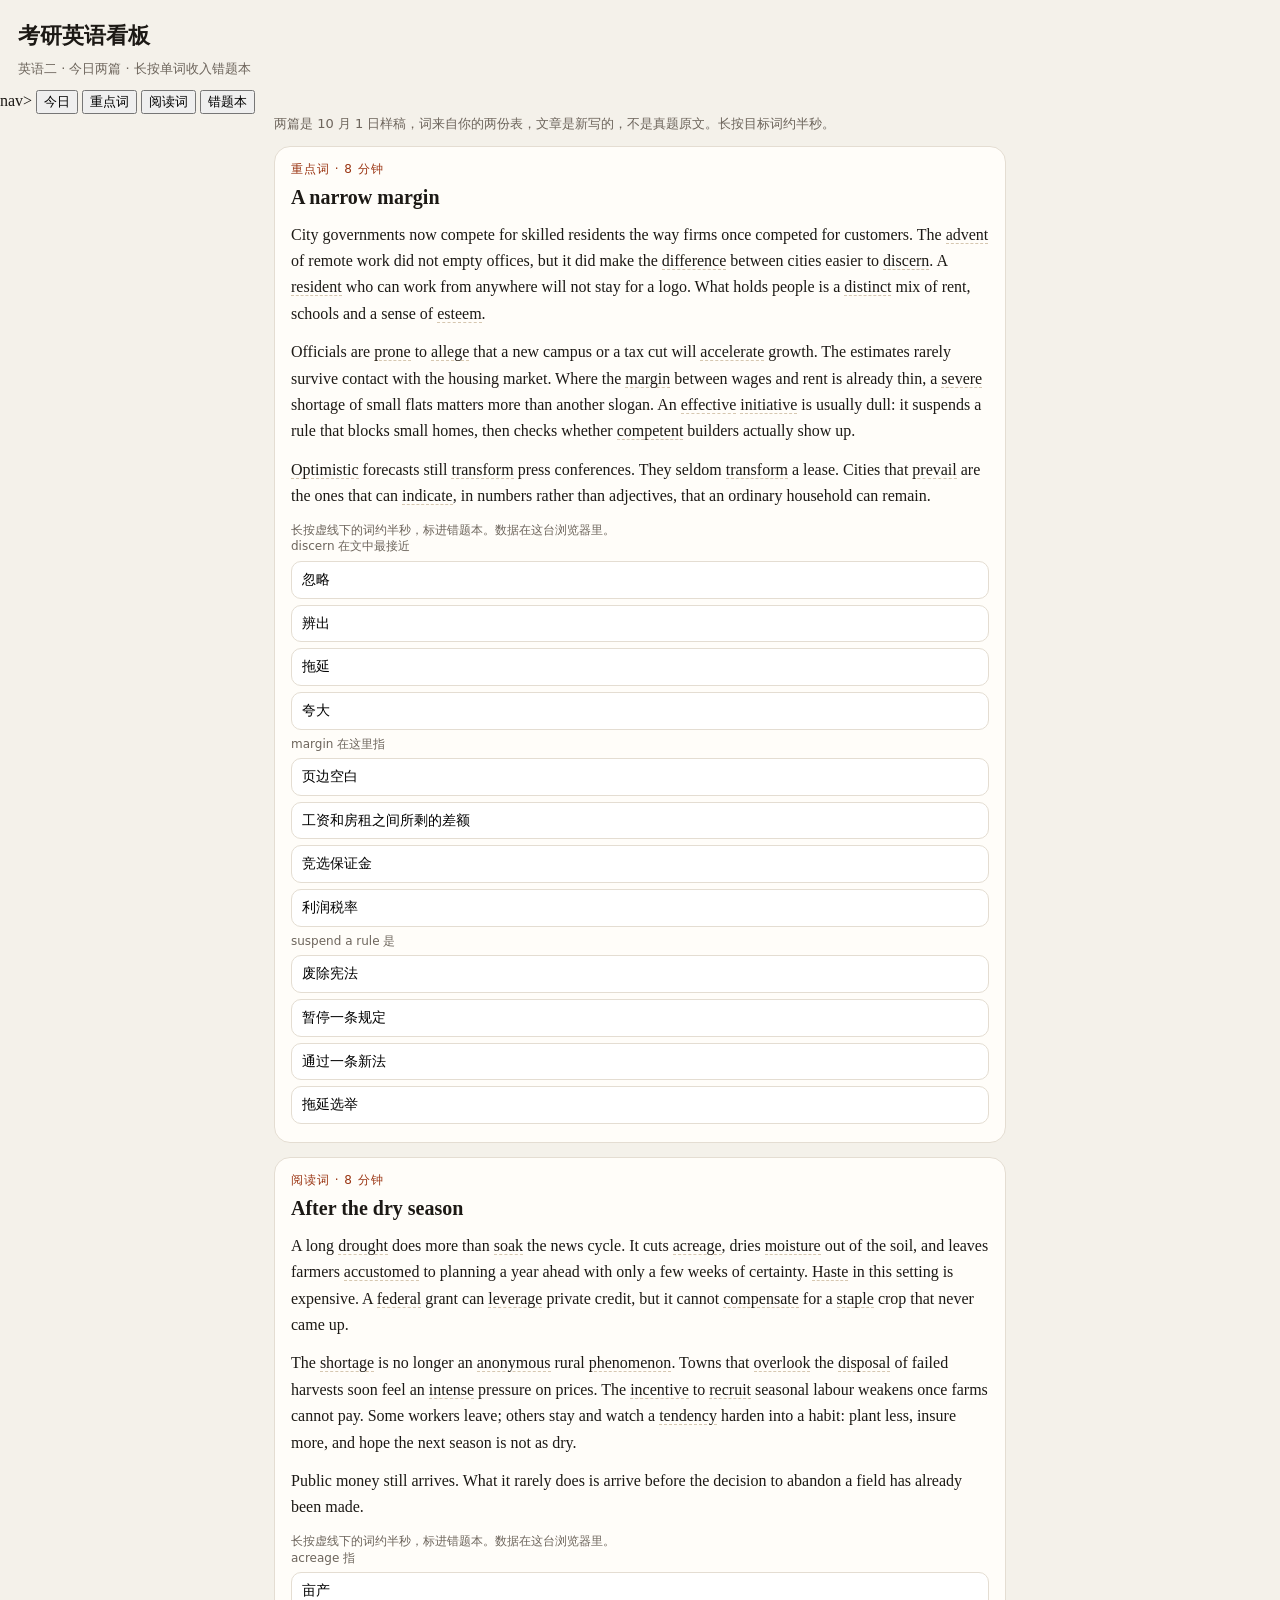
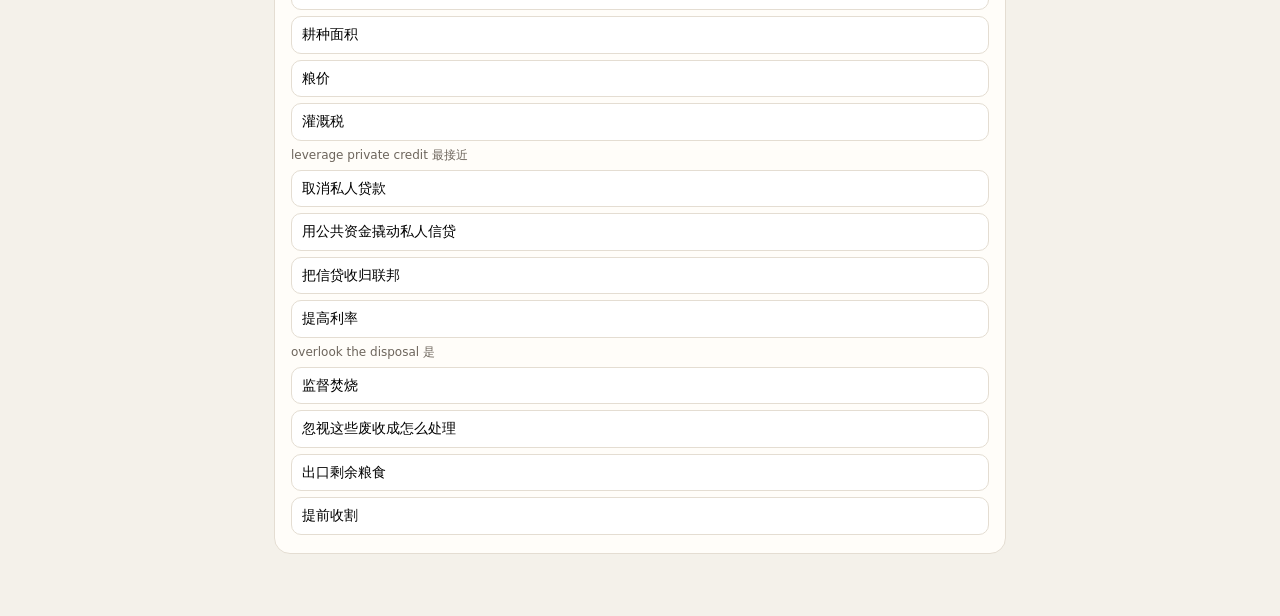
==== kaoyan-english/index.html @ 3e66f191 "Add kaoyan English dashboard page" ====
<!DOCTYPE html>
<html lang="zh-CN">
<head>
<meta charset="utf-8">
<meta name="viewport" content="width=device-width, initial-scale=1, viewport-fit=cover">
<meta name="apple-mobile-web-app-capable" content="yes">
<title>考研英语看板</title>
<style>
  :root { color-scheme: light; --bg:#f4f1ea; --ink:#1c1915; --muted:#6d655c; --line:#e4ddd2; --card:#fffdf9; --accent:#9a3412; --mark:#fde68a; --ok:#3f6212; }
  * { box-sizing: border-box; }
  body { margin:0; font:16px/1.65 "Iowan Old Style", Palatino, "Songti SC", serif; background:var(--bg); color:var(--ink); }
  header { padding:18px 18px 8px; }
  h1 { font-size:22px; margin:0 0 4px; }
  .sub { color:var(--muted); font-size:13px; font-family: ui-sans-serif, system-ui, sans-serif; }
  nav { display:flex; gap:6px; padding:8px 14px 12px; overflow:auto; position:sticky; top:0; background:rgba(244,241,234,.94); z-index:3; }
  nav button { border:1px solid var(--line); background:var(--card); border-radius:999px; padding:7px 12px; font:13px/1 ui-sans-serif, system-ui, sans-serif; }
  nav button.on { background:var(--ink); color:#fff; border-color:var(--ink); }
  main { padding:0 14px 48px; max-width:760px; margin:0 auto; }
  article { background:var(--card); border:1px solid var(--line); border-radius:16px; padding:16px 16px 12px; margin:0 0 14px; }
  .kicker { font:12px/1 ui-sans-serif, system-ui, sans-serif; letter-spacing:.08em; text-transform:uppercase; color:var(--accent); }
  h2 { font-size:20px; margin:6px 0 8px; }
  p { margin:0 0 12px; }
  .w { cursor:pointer; -webkit-touch-callout:none; user-select:none; }
  .w.hit { background:var(--mark); border-radius:3px; }
  .w.tgt { border-bottom:1px dashed #d6c7b0; }
  .meta { font:12px/1.4 ui-sans-serif, system-ui, sans-serif; color:var(--muted); }
  .quiz button { display:block; width:100%; text-align:left; margin:6px 0; padding:8px 10px; border-radius:10px; border:1px solid var(--line); background:#fff; font:14px/1.4 ui-sans-serif, system-ui, sans-serif; }
  .quiz button.good { border-color:var(--ok); background:#f3f7ea; }
  .quiz button.bad { border-color:var(--accent); background:#fdf2ee; }
  .row { display:flex; justify-content:space-between; gap:10px; background:var(--card); border:1px solid var(--line); border-radius:12px; padding:10px 12px; margin:0 0 6px; font-family: ui-sans-serif, system-ui, sans-serif; }
  input[type=search] { width:100%; border:1px solid var(--line); border-radius:12px; padding:10px 12px; margin:0 0 10px; font:15px/1 ui-sans-serif, system-ui, sans-serif; }
  .bar { display:flex; gap:8px; margin:8px 0 12px; }
  .bar button { border:1px solid var(--line); background:#fff; border-radius:10px; padding:8px 10px; font:13px/1 ui-sans-serif, system-ui, sans-serif; }
  .toast { position:fixed; left:50%; bottom:22px; transform:translateX(-50%); background:var(--ink); color:#fff; padding:8px 12px; border-radius:999px; display:none; font:13px/1 ui-sans-serif, system-ui, sans-serif; }
  .note { font:13px/1.5 ui-sans-serif, system-ui, sans-serif; color:var(--muted); }
</style>
</head>
<body>
<header><h1>考研英语看板</h1><div class="sub">英语二 · 今日两篇 · 长按单词收入错题本</div></header>
nav>
  <button class="on" data-tab="today">今日</button>
  <button data-tab="key">重点词</button>
  <button data-tab="reading">阅读词</button>
  <button data-tab="wrong">错题本</button>
</nav>
<main id="app"></main>
<div class="toast" id="toast"></div>
<script>
let DATA = {key:[], reading:[], articles:[]};
async function load(){
  const get = async (url) => { try { const r = await fetch(url); if (!r.ok) return []; return r.json(); } catch(e){ return []; } };
  const [a,k0,k1,k2,r] = await Promise.all(["data/articles.json","data/key-0.json","data/key-1.json","data/key-2.json","data/reading.json"].map(get));
  DATA = {articles: a||[], key:[...(k0||[]),...(k1||[]),...(k2||[])], reading:r||[]};
  show("today");
}
const KEY = "kaoyan-en-wrong-v1";
const state = JSON.parse(localStorage.getItem(KEY) || '{"wrong":{}}');
function save(){ localStorage.setItem(KEY, JSON.stringify(state)); }
function toast(t){ const el=document.getElementById("toast"); el.textContent=t; el.style.display="block"; clearTimeout(toast._t); toast._t=setTimeout(()=>el.style.display="none", 1400); }
function mark(word, source){
  const cur = state.wrong[word] || {word, count:0, source, first: new Date().toISOString()};
  cur.count += 1; cur.source = cur.source || source; cur.last = new Date().toISOString();
  state.wrong[word] = cur; save(); toast(word + " 已收入错题本 · " + cur.count);
  document.querySelectorAll('[data-w="'+word+'"]').forEach(n => n.classList.add("hit"));
}
function bindWords(root){
  root.querySelectorAll(".w").forEach(el => {
    const word = el.dataset.w; let timer = null;
    el.addEventListener("contextmenu", (e) => { e.preventDefault(); mark(word, el.dataset.src); });
    el.addEventListener("touchstart", () => { timer = setTimeout(() => mark(word, el.dataset.src), 460); }, {passive:true});
    el.addEventListener("touchend", () => clearTimeout(timer));
    el.addEventListener("touchmove", () => clearTimeout(timer));
    if (state.wrong[word]) el.classList.add("hit");
  });
}
function renderPassage(a){
  const targets = new Set(a.targets);
  const html = a.paragraphs.map(p => "<p>"+p.split(/(\b[A-Za-z][A-Za-z'\-]+\b)/).map(tok => {
    const low = tok.toLowerCase();
    if (targets.has(low)) return '<span class="w tgt" data-w="'+low+'" data-src="'+a.track+'">'+tok+'</span>';
    return tok;
  }).join("")+"</p>").join("");
  const quiz = a.quiz.map((q,i) => '<div class="quiz" data-qi="'+i+'"><div class="meta">'+q.q+'</div>'+q.options.map((op,j)=>'<button data-j="'+j+'">'+op+'</button>').join("")+"</div>").join("");
  return '<article><div class="kicker">'+a.track+' · '+a.minutes+' 分钟</div><h2>'+a.title+'</h2>'+html+'<div class="meta">长按虚线下的词约半秒，标进错题本。数据在这台浏览器里。</div>'+quiz+'</article>';
}
function wordRows(list, q){
  q = (q||"").trim().toLowerCase();
  const rows = list.filter(x => !q || x.w.includes(q)).slice(0, 250);
  return '<div class="list">'+rows.map(x => '<div class="row"><b class="w" data-w="'+x.w+'" data-src="词库">'+x.w+'</b><span class="meta">机读横线 '+x.m+(x.s? " · "+x.s:"")+'</span></div>').join("")+'</div>';
}
function renderWrong(){
  const items = Object.values(state.wrong).sort((a,b)=>b.count-a.count);
  if (!items.length) return '<p class="note">还没有标错。在今日文章里长按一个词。</p>';
  return '<div class="list">'+items.map(x => '<div class="row"><b>'+x.word+'</b><span class="meta">'+(x.source||"")+' · '+x.count+' 次</span></div>').join("")+'</div>';
}
function show(tab){
  document.querySelectorAll("nav button").forEach(b => b.classList.toggle("on", b.dataset.tab===tab));
  const app = document.getElementById("app");
  if (tab==="today"){
    app.innerHTML = '<p class="note">两篇是 10 月 1 日样稿，词来自你的两份表，文章是新写的，不是真题原文。长按目标词约半秒。</p>'+DATA.articles.map(renderPassage).join("");
  } else if (tab==="key"){
    app.innerHTML = '<p class="note">重点词 '+DATA.key.length+'。机读横线不是手写错次原值。</p><input type="search" placeholder="筛单词" id="q">'+wordRows(DATA.key, "");
  } else if (tab==="reading"){
    app.innerHTML = '<p class="note">阅读词可用 '+DATA.reading.length+'。2020 Text 3/4 和 2021 手写页没稳定抽出。</p><input type="search" placeholder="筛单词" id="q">'+wordRows(DATA.reading, "");
  } else {
    app.innerHTML = '<div class="bar"><button id="exp">导出错题本</button><button id="clr">清空本机错题</button></div>'+renderWrong();
  }
  bindWords(app);
  const q = document.getElementById("q");
  if (q) q.addEventListener("input", () => {
    const list = tab==="key" ? DATA.key : DATA.reading;
    app.querySelector(".list").outerHTML = wordRows(list, q.value);
    bindWords(app);
  });
  app.querySelectorAll(".quiz button").forEach(btn => btn.addEventListener("click", () => {
    const box = btn.parentElement;
    const qi = +box.dataset.qi;
    const article = DATA.articles.find(a => box.closest("article").querySelector("h2").textContent === a.title);
    const right = article.quiz[qi].a;
    box.querySelectorAll("button").forEach((b,j) => b.classList.add(j===right?"good":(+b.dataset.j===+btn.dataset.j?"bad":"")));
  }));
  const exp = document.getElementById("exp");
  if (exp) exp.onclick = () => {
    const blob = new Blob([JSON.stringify(state, null, 2)], {type:"application/json"});
    const a = document.createElement("a"); a.href = URL.createObjectURL(blob); a.download = "wrongbook.json"; a.click();
  };
  const clr = document.getElementById("clr");
  if (clr) clr.onclick = () => { if (confirm("清空这台手机上的错题本？")) { state.wrong = {}; save(); show("wrong"); } };
}
document.querySelectorAll("nav button").forEach(b => b.onclick = () => show(b.dataset.tab));
load();
</script>
</body>
</html>
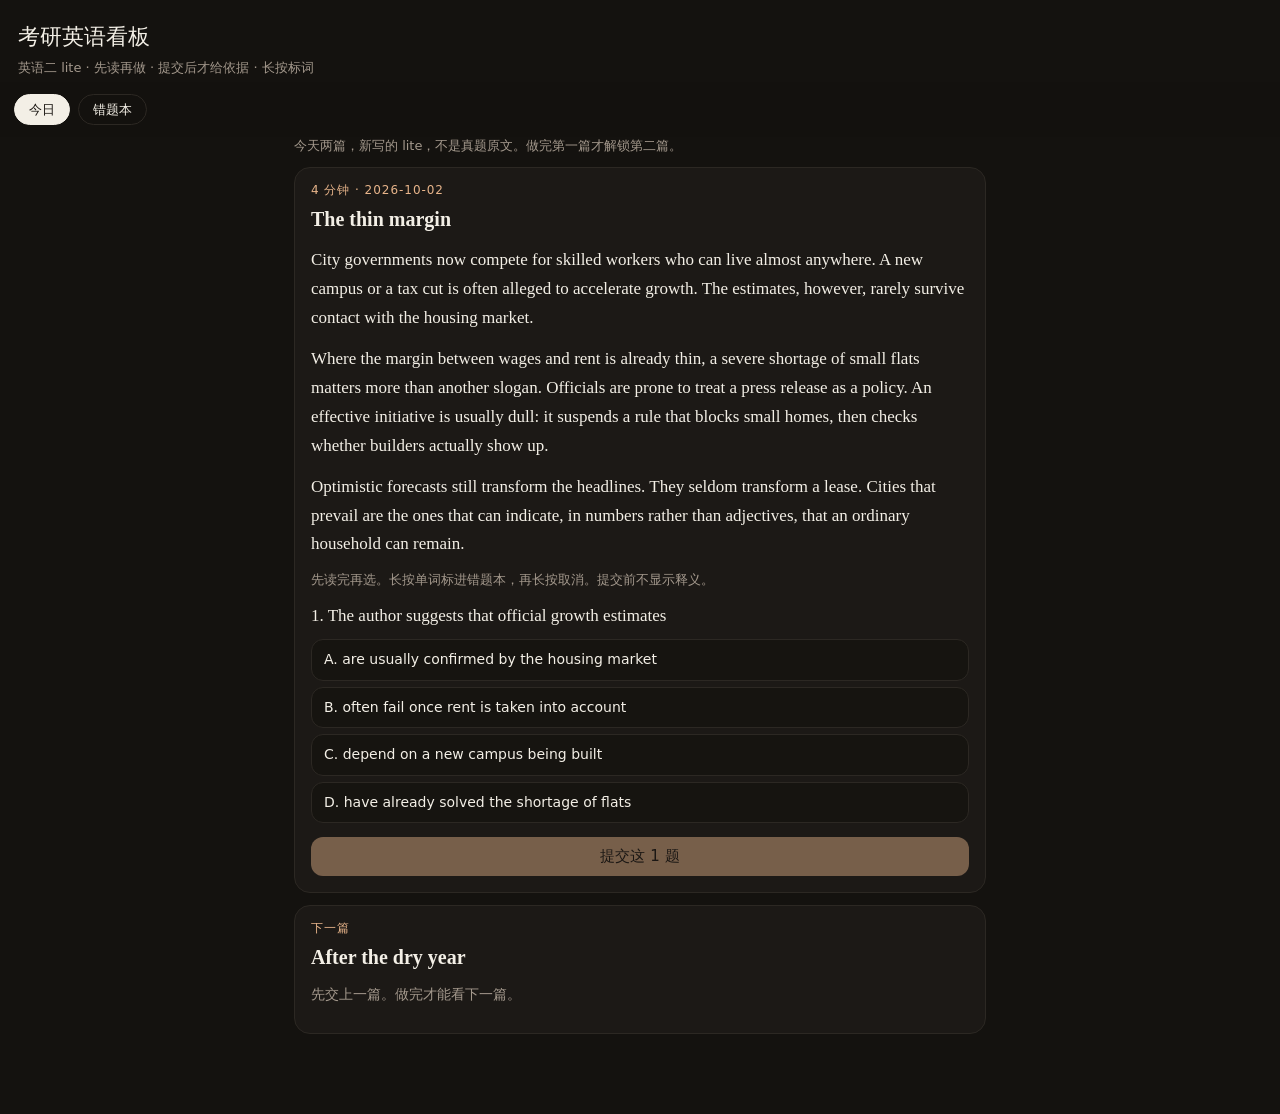
==== commit 4cf25c3c: "看板交互：先读再做，提交后给依据，长按标词" ====
--- a/kaoyan-english/index.html
+++ b/kaoyan-english/index.html
@@ -4,131 +4,214 @@
 <meta charset="utf-8">
 <meta name="viewport" content="width=device-width, initial-scale=1, viewport-fit=cover">
 <meta name="apple-mobile-web-app-capable" content="yes">
+<meta name="theme-color" content="#14120f">
 <title>考研英语看板</title>
 <style>
-  :root { color-scheme: light; --bg:#f4f1ea; --ink:#1c1915; --muted:#6d655c; --line:#e4ddd2; --card:#fffdf9; --accent:#9a3412; --mark:#fde68a; --ok:#3f6212; }
+  :root {
+    color-scheme: dark;
+    --bg:#14120f; --ink:#f3efe6; --muted:#a3988c; --line:#2c2823;
+    --card:#1c1916; --accent:#e7b48a; --mark:#6b5428; --ok:#b7c7a1; --bad:#d7a394;
+  }
   * { box-sizing: border-box; }
-  body { margin:0; font:16px/1.65 "Iowan Old Style", Palatino, "Songti SC", serif; background:var(--bg); color:var(--ink); }
-  header { padding:18px 18px 8px; }
-  h1 { font-size:22px; margin:0 0 4px; }
-  .sub { color:var(--muted); font-size:13px; font-family: ui-sans-serif, system-ui, sans-serif; }
-  nav { display:flex; gap:6px; padding:8px 14px 12px; overflow:auto; position:sticky; top:0; background:rgba(244,241,234,.94); z-index:3; }
-  nav button { border:1px solid var(--line); background:var(--card); border-radius:999px; padding:7px 12px; font:13px/1 ui-sans-serif, system-ui, sans-serif; }
-  nav button.on { background:var(--ink); color:#fff; border-color:var(--ink); }
-  main { padding:0 14px 48px; max-width:760px; margin:0 auto; }
-  article { background:var(--card); border:1px solid var(--line); border-radius:16px; padding:16px 16px 12px; margin:0 0 14px; }
+  html, body { margin:0; background:var(--bg); color:var(--ink); }
+  body { font:17px/1.7 "Iowan Old Style", Palatino, "Songti SC", serif; padding-bottom:28px; }
+  header { padding:18px 18px 4px; }
+  h1 { font-size:22px; margin:0; font-weight:560; }
+  .sub { margin-top:4px; color:var(--muted); font:13px/1.4 ui-sans-serif, system-ui, sans-serif; }
+  nav { display:flex; gap:8px; padding:12px 14px; position:sticky; top:0; background:rgba(20,18,15,.92); backdrop-filter:blur(10px); z-index:4; }
+  nav button { border:1px solid var(--line); background:transparent; color:var(--ink); border-radius:999px; padding:8px 14px; font:13px/1 ui-sans-serif, system-ui, sans-serif; }
+  nav button.on { background:var(--ink); color:#1a1612; border-color:var(--ink); }
+  main { padding:0 14px 40px; max-width:720px; margin:0 auto; }
+  article, .panel { background:var(--card); border:1px solid var(--line); border-radius:16px; padding:16px; margin:0 0 12px; }
   .kicker { font:12px/1 ui-sans-serif, system-ui, sans-serif; letter-spacing:.08em; text-transform:uppercase; color:var(--accent); }
-  h2 { font-size:20px; margin:6px 0 8px; }
+  h2 { font-size:20px; margin:6px 0 10px; font-weight:560; }
   p { margin:0 0 12px; }
-  .w { cursor:pointer; -webkit-touch-callout:none; user-select:none; }
-  .w.hit { background:var(--mark); border-radius:3px; }
-  .w.tgt { border-bottom:1px dashed #d6c7b0; }
-  .meta { font:12px/1.4 ui-sans-serif, system-ui, sans-serif; color:var(--muted); }
-  .quiz button { display:block; width:100%; text-align:left; margin:6px 0; padding:8px 10px; border-radius:10px; border:1px solid var(--line); background:#fff; font:14px/1.4 ui-sans-serif, system-ui, sans-serif; }
-  .quiz button.good { border-color:var(--ok); background:#f3f7ea; }
-  .quiz button.bad { border-color:var(--accent); background:#fdf2ee; }
-  .row { display:flex; justify-content:space-between; gap:10px; background:var(--card); border:1px solid var(--line); border-radius:12px; padding:10px 12px; margin:0 0 6px; font-family: ui-sans-serif, system-ui, sans-serif; }
-  input[type=search] { width:100%; border:1px solid var(--line); border-radius:12px; padding:10px 12px; margin:0 0 10px; font:15px/1 ui-sans-serif, system-ui, sans-serif; }
-  .bar { display:flex; gap:8px; margin:8px 0 12px; }
-  .bar button { border:1px solid var(--line); background:#fff; border-radius:10px; padding:8px 10px; font:13px/1 ui-sans-serif, system-ui, sans-serif; }
-  .toast { position:fixed; left:50%; bottom:22px; transform:translateX(-50%); background:var(--ink); color:#fff; padding:8px 12px; border-radius:999px; display:none; font:13px/1 ui-sans-serif, system-ui, sans-serif; }
-  .note { font:13px/1.5 ui-sans-serif, system-ui, sans-serif; color:var(--muted); }
+  .w { border-radius:3px; -webkit-touch-callout:none; user-select:none; }
+  .w.hit { background:var(--mark); box-shadow:inset 0 -1px 0 var(--accent); }
+  .w.press { background:#3a3228; }
+  .meta, .note, .why, .gloss { font:13px/1.45 ui-sans-serif, system-ui, sans-serif; color:var(--muted); }
+  .note { margin:0 0 12px; }
+  .quiz { margin-top:8px; }
+  .q { margin:0 0 8px; color:var(--ink); }
+  .opt { display:block; width:100%; text-align:left; margin:6px 0; padding:10px 12px; border-radius:12px; border:1px solid var(--line); background:#161410; color:var(--ink); font:14px/1.4 ui-sans-serif, system-ui, sans-serif; }
+  .opt.pick { border-color:var(--accent); }
+  .opt.good { border-color:var(--ok); background:#24291f; }
+  .opt.bad { border-color:var(--bad); background:#2a211e; }
+  .act { width:100%; margin-top:8px; border:0; border-radius:12px; padding:12px; background:var(--accent); color:#1a1612; font:15px/1 ui-sans-serif, system-ui, sans-serif; }
+  .act:disabled { opacity:.45; }
+  .why { margin-top:8px; color:var(--ok); }
+  .gloss { margin-top:6px; color:var(--accent); }
+  .lock { color:var(--muted); font:14px/1.5 ui-sans-serif, system-ui, sans-serif; }
+  .row { display:flex; justify-content:space-between; gap:10px; padding:10px 0; border-bottom:1px solid var(--line); font-family:ui-sans-serif, system-ui, sans-serif; }
+  .row b { font-weight:640; }
+  .bar { display:flex; gap:8px; margin:0 0 12px; }
+  .bar button { flex:1; border:1px solid var(--line); background:#161410; color:var(--ink); border-radius:10px; padding:10px; font:13px/1 ui-sans-serif, system-ui, sans-serif; }
+  .toast { position:fixed; left:50%; bottom:22px; transform:translateX(-50%); background:#f3efe6; color:#1a1612; padding:8px 12px; border-radius:999px; display:none; z-index:6; font:13px/1 ui-sans-serif, system-ui, sans-serif; }
 </style>
 </head>
 <body>
-<header><h1>考研英语看板</h1><div class="sub">英语二 · 今日两篇 · 长按单词收入错题本</div></header>
-nav>
+<header>
+  <h1>考研英语看板</h1>
+  <div class="sub">英语二 lite · 先读再做 · 提交后才给依据 · 长按标词</div>
+</header>
+<nav>
   <button class="on" data-tab="today">今日</button>
-  <button data-tab="key">重点词</button>
-  <button data-tab="reading">阅读词</button>
   <button data-tab="wrong">错题本</button>
 </nav>
 <main id="app"></main>
 <div class="toast" id="toast"></div>
 <script>
-let DATA = {key:[], reading:[], articles:[]};
-async function load(){
-  const get = async (url) => { try { const r = await fetch(url); if (!r.ok) return []; return r.json(); } catch(e){ return []; } };
-  const [a,k0,k1,k2,r] = await Promise.all(["data/articles.json","data/key-0.json","data/key-1.json","data/key-2.json","data/reading.json"].map(get));
-  DATA = {articles: a||[], key:[...(k0||[]),...(k1||[]),...(k2||[])], reading:r||[]};
-  show("today");
-}
-const KEY = "kaoyan-en-wrong-v1";
-const state = JSON.parse(localStorage.getItem(KEY) || '{"wrong":{}}');
+const PACK = {
+  date: "2026-10-02",
+  passages: [
+    {
+      id: "p1",
+      title: "The thin margin",
+      minutes: 4,
+      paragraphs: [
+        "City governments now compete for skilled workers who can live almost anywhere. A new campus or a tax cut is often alleged to accelerate growth. The estimates, however, rarely survive contact with the housing market.",
+        "Where the margin between wages and rent is already thin, a severe shortage of small flats matters more than another slogan. Officials are prone to treat a press release as a policy. An effective initiative is usually dull: it suspends a rule that blocks small homes, then checks whether builders actually show up.",
+        "Optimistic forecasts still transform the headlines. They seldom transform a lease. Cities that prevail are the ones that can indicate, in numbers rather than adjectives, that an ordinary household can remain."
+      ],
+      gloss: {alleged:"声称",estimates:"估计",however:"然而",margin:"差额、余地",severe:"严重的",shortage:"短缺",prone:"易于",initiative:"举措",suspends:"暂停",prevail:"占上风",indicate:"表明"},
+      quiz: [
+        {q:"The author suggests that official growth estimates", options:["are usually confirmed by the housing market","often fail once rent is taken into account","depend on a new campus being built","have already solved the shortage of flats"], a:1, why:"however 后面才是观点：估计一碰到房租就站不住。A 把转折说反了。"}
+      ]
+    },
+    {
+      id: "p2",
+      title: "After the dry year",
+      minutes: 5,
+      paragraphs: [
+        "A long drought does more than fill the news. It cuts acreage and leaves farmers with only a few weeks of certainty. Haste here is expensive. A federal grant can leverage private credit, but it cannot compensate for a staple crop that never came up.",
+        "The shortage is no longer a purely rural problem. Towns that overlook how failed harvests are handled soon feel the pressure on prices. The incentive to recruit seasonal labour weakens once farms cannot pay. Some workers leave. Others stay and plant less.",
+        "Public money still arrives. What it rarely does is arrive before the decision to abandon a field has already been made. The tendency, unless the grant comes earlier, is to insure more and grow less."
+      ],
+      gloss: {drought:"干旱",acreage:"耕地面积",haste:"仓促",federal:"联邦的",leverage:"撬动",compensate:"补偿",shortage:"短缺",overlook:"忽视",incentive:"激励",tendency:"倾向"},
+      quiz: [
+        {q:"A federal grant is described as", options:["a full substitute for a lost harvest","a way to draw in private credit, not a replacement for the crop","the reason farmers plant more acreage","a payment that always arrives before sowing"], a:1, why:"but 把「撬动私人信贷」和「替代绝收」切开。A 是 but 前面的误读。"},
+        {q:"The author's main warning is that", options:["seasonal workers prefer cities","aid often comes after farmers have already given up a field","droughts no longer affect prices","insurance has made farming risk-free"], a:1, why:"末段 rarely 才是结论。D 把 insure more 夸成没有风险。"}
+      ]
+    }
+  ]
+};
+const KEY = "kaoyan-en-board-v2";
+let state = JSON.parse(localStorage.getItem(KEY) || '{"wrong":{},"pick":{},"submitted":{}}');
 function save(){ localStorage.setItem(KEY, JSON.stringify(state)); }
-function toast(t){ const el=document.getElementById("toast"); el.textContent=t; el.style.display="block"; clearTimeout(toast._t); toast._t=setTimeout(()=>el.style.display="none", 1400); }
-function mark(word, source){
-  const cur = state.wrong[word] || {word, count:0, source, first: new Date().toISOString()};
-  cur.count += 1; cur.source = cur.source || source; cur.last = new Date().toISOString();
-  state.wrong[word] = cur; save(); toast(word + " 已收入错题本 · " + cur.count);
+function toast(t){ const el=document.getElementById("toast"); el.textContent=t; el.style.display="block"; clearTimeout(toast._t); toast._t=setTimeout(()=>el.style.display="none", 1200); }
+function sentenceOf(el){
+  const p = el.closest("p");
+  return p ? p.textContent.replace(/\s+/g," ").trim() : "";
+}
+function toggle(el){
+  const word = el.dataset.w;
+  if (state.wrong[word]) {
+    delete state.wrong[word];
+    save();
+    document.querySelectorAll('[data-w="'+word+'"]').forEach(n => n.classList.remove("hit"));
+    toast(word + " 已取消");
+    return;
+  }
+  state.wrong[word] = {word, count:1, sentence:sentenceOf(el), title:el.dataset.title||"", last:new Date().toISOString()};
+  save();
   document.querySelectorAll('[data-w="'+word+'"]').forEach(n => n.classList.add("hit"));
+  toast(word + " 已收入错题本");
 }
 function bindWords(root){
   root.querySelectorAll(".w").forEach(el => {
-    const word = el.dataset.w; let timer = null;
-    el.addEventListener("contextmenu", (e) => { e.preventDefault(); mark(word, el.dataset.src); });
-    el.addEventListener("touchstart", () => { timer = setTimeout(() => mark(word, el.dataset.src), 460); }, {passive:true});
-    el.addEventListener("touchend", () => clearTimeout(timer));
-    el.addEventListener("touchmove", () => clearTimeout(timer));
-    if (state.wrong[word]) el.classList.add("hit");
+    if (state.wrong[el.dataset.w]) el.classList.add("hit");
+    let timer = null, fired = false;
+    const start = (e) => { fired = false; el.classList.add("press"); timer = setTimeout(() => { fired = true; toggle(el); }, 450); };
+    const end = (e) => { clearTimeout(timer); el.classList.remove("press"); if (fired) e.preventDefault(); };
+    el.addEventListener("contextmenu", e => { e.preventDefault(); if (!fired) toggle(el); });
+    el.addEventListener("touchstart", start, {passive:true});
+    el.addEventListener("touchend", end);
+    el.addEventListener("touchmove", () => { clearTimeout(timer); el.classList.remove("press"); });
+    el.addEventListener("mousedown", start);
+    el.addEventListener("mouseup", end);
+    el.addEventListener("mouseleave", () => { clearTimeout(timer); el.classList.remove("press"); });
+    el.addEventListener("click", () => {
+      if (!state.submitted[el.dataset.pid]) return;
+      const g = el.dataset.g;
+      const box = el.closest("article").querySelector(".gloss");
+      if (box && g) box.textContent = el.dataset.w + " · " + g;
+    });
   });
 }
-function renderPassage(a){
-  const targets = new Set(a.targets);
-  const html = a.paragraphs.map(p => "<p>"+p.split(/(\b[A-Za-z][A-Za-z'\-]+\b)/).map(tok => {
+function wrap(text, p, title){
+  const gloss = p.gloss || {};
+  return text.split(/(\b[A-Za-z][A-Za-z'\-]+\b)/).map(tok => {
+    if (!/^[A-Za-z]/.test(tok)) return tok;
     const low = tok.toLowerCase();
-    if (targets.has(low)) return '<span class="w tgt" data-w="'+low+'" data-src="'+a.track+'">'+tok+'</span>';
-    return tok;
-  }).join("")+"</p>").join("");
-  const quiz = a.quiz.map((q,i) => '<div class="quiz" data-qi="'+i+'"><div class="meta">'+q.q+'</div>'+q.options.map((op,j)=>'<button data-j="'+j+'">'+op+'</button>').join("")+"</div>").join("");
-  return '<article><div class="kicker">'+a.track+' · '+a.minutes+' 分钟</div><h2>'+a.title+'</h2>'+html+'<div class="meta">长按虚线下的词约半秒，标进错题本。数据在这台浏览器里。</div>'+quiz+'</article>';
-}
-function wordRows(list, q){
-  q = (q||"").trim().toLowerCase();
-  const rows = list.filter(x => !q || x.w.includes(q)).slice(0, 250);
-  return '<div class="list">'+rows.map(x => '<div class="row"><b class="w" data-w="'+x.w+'" data-src="词库">'+x.w+'</b><span class="meta">机读横线 '+x.m+(x.s? " · "+x.s:"")+'</span></div>').join("")+'</div>';
-}
-function renderWrong(){
-  const items = Object.values(state.wrong).sort((a,b)=>b.count-a.count);
-  if (!items.length) return '<p class="note">还没有标错。在今日文章里长按一个词。</p>';
-  return '<div class="list">'+items.map(x => '<div class="row"><b>'+x.word+'</b><span class="meta">'+(x.source||"")+' · '+x.count+' 次</span></div>').join("")+'</div>';
+    const g = gloss[low] || "";
+    return `<span class="w" data-w="${low}" data-g="${g}" data-pid="${p.id}" data-title="${title}">${tok}</span>`;
+  }).join("");
+}
+function renderPassage(p, locked){
+  if (locked) return `<article><div class="kicker">下一篇</div><h2>${p.title}</h2><p class="lock">先交上一篇。做完才能看下一篇。</p></article>`;
+  const done = !!state.submitted[p.id];
+  const body = p.paragraphs.map(t => "<p>"+wrap(t, p, p.title)+"</p>").join("");
+  const quiz = p.quiz.map((q,i) => {
+    const pick = state.pick[p.id+"-"+i];
+    const opts = q.options.map((op,j) => {
+      let cls = "opt";
+      if (!done && pick===j) cls += " pick";
+      if (done && j===q.a) cls += " good";
+      if (done && pick===j && j!==q.a) cls += " bad";
+      return `<button class="${cls}" data-j="${j}" data-i="${i}" data-pid="${p.id}" ${done?"disabled":""}>${"ABCD"[j]}. ${op}</button>`;
+    }).join("");
+    const why = done ? `<div class="why">${q.why}</div>` : "";
+    return `<div class="quiz"><div class="q">${i+1}. ${q.q}</div>${opts}${why}</div>`;
+  }).join("");
+  const need = p.quiz.length;
+  const got = p.quiz.filter((_,i)=>state.pick[p.id+"-"+i]!==undefined).length;
+  return `<article data-pid="${p.id}"><div class="kicker">${p.minutes} 分钟 · ${PACK.date}</div><h2>${p.title}</h2>${body}<p class="meta">先读完再选。长按单词标进错题本，再长按取消。提交前不显示释义。</p><div class="gloss"></div>${quiz}${done?"":`<button class="act" id="go-${p.id}" ${got<need?"disabled":""}>提交这 ${need} 题</button>`}</article>`;
 }
 function show(tab){
   document.querySelectorAll("nav button").forEach(b => b.classList.toggle("on", b.dataset.tab===tab));
   const app = document.getElementById("app");
   if (tab==="today"){
-    app.innerHTML = '<p class="note">两篇是 10 月 1 日样稿，词来自你的两份表，文章是新写的，不是真题原文。长按目标词约半秒。</p>'+DATA.articles.map(renderPassage).join("");
-  } else if (tab==="key"){
-    app.innerHTML = '<p class="note">重点词 '+DATA.key.length+'。机读横线不是手写错次原值。</p><input type="search" placeholder="筛单词" id="q">'+wordRows(DATA.key, "");
-  } else if (tab==="reading"){
-    app.innerHTML = '<p class="note">阅读词可用 '+DATA.reading.length+'。2020 Text 3/4 和 2021 手写页没稳定抽出。</p><input type="search" placeholder="筛单词" id="q">'+wordRows(DATA.reading, "");
+    const p1done = !!state.submitted.p1;
+    app.innerHTML = `<p class="note">今天两篇，新写的 lite，不是真题原文。做完第一篇才解锁第二篇。</p>`+renderPassage(PACK.passages[0], false)+renderPassage(PACK.passages[1], !p1done);
   } else {
-    app.innerHTML = '<div class="bar"><button id="exp">导出错题本</button><button id="clr">清空本机错题</button></div>'+renderWrong();
+    const used = new Set();
+    PACK.passages.forEach(p => Object.keys(p.gloss).forEach(w => used.add(w)));
+    const items = Object.values(state.wrong).sort((a,b)=>b.count-a.count);
+    const rows = items.length ? items.map(x => `<div class="row"><div><b>${x.word}</b><div class="meta">${x.title||""} · ${used.has(x.word)?"已进过文章":"未进文章"} · ${x.count} 次</div><div class="meta">${x.sentence||""}</div></div></div>`).join("") : `<p class="note">还没有标。回今日，长按一个词。</p>`;
+    app.innerHTML = `<div class="bar"><button id="exp">导出 JSON</button><button id="imp">导入 JSON</button><button id="clr">清空</button></div><div class="panel">${rows}</div><input id="file" type="file" accept="application/json" hidden>`;
   }
   bindWords(app);
-  const q = document.getElementById("q");
-  if (q) q.addEventListener("input", () => {
-    const list = tab==="key" ? DATA.key : DATA.reading;
-    app.querySelector(".list").outerHTML = wordRows(list, q.value);
-    bindWords(app);
+  app.querySelectorAll(".opt").forEach(btn => btn.onclick = () => {
+    if (state.submitted[btn.dataset.pid]) return;
+    state.pick[btn.dataset.pid+"-"+btn.dataset.i] = +btn.dataset.j;
+    save();
+    show("today");
   });
-  app.querySelectorAll(".quiz button").forEach(btn => btn.addEventListener("click", () => {
-    const box = btn.parentElement;
-    const qi = +box.dataset.qi;
-    const article = DATA.articles.find(a => box.closest("article").querySelector("h2").textContent === a.title);
-    const right = article.quiz[qi].a;
-    box.querySelectorAll("button").forEach((b,j) => b.classList.add(j===right?"good":(+b.dataset.j===+btn.dataset.j?"bad":"")));
-  }));
+  PACK.passages.forEach(p => {
+    const go = document.getElementById("go-"+p.id);
+    if (!go) return;
+    go.onclick = () => { state.submitted[p.id] = new Date().toISOString(); save(); show("today"); };
+  });
   const exp = document.getElementById("exp");
   if (exp) exp.onclick = () => {
-    const blob = new Blob([JSON.stringify(state, null, 2)], {type:"application/json"});
-    const a = document.createElement("a"); a.href = URL.createObjectURL(blob); a.download = "wrongbook.json"; a.click();
+    const a = document.createElement("a");
+    a.href = URL.createObjectURL(new Blob([JSON.stringify(state,null,2)],{type:"application/json"}));
+    a.download = "wrongbook.json"; a.click();
+  };
+  const imp = document.getElementById("imp");
+  const file = document.getElementById("file");
+  if (imp) imp.onclick = () => file.click();
+  if (file) file.onchange = () => {
+    const f = file.files[0]; if (!f) return;
+    const r = new FileReader();
+    r.onload = () => { try { state = JSON.parse(r.result); save(); show("wrong"); toast("已导入"); } catch(e){ toast("文件不是错题本"); } };
+    r.readAsText(f);
   };
   const clr = document.getElementById("clr");
-  if (clr) clr.onclick = () => { if (confirm("清空这台手机上的错题本？")) { state.wrong = {}; save(); show("wrong"); } };
+  if (clr) clr.onclick = () => { if (confirm("清空这台手机上的错题和做题记录？")) { state = {wrong:{},pick:{},submitted:{}}; save(); show("wrong"); } };
 }
 document.querySelectorAll("nav button").forEach(b => b.onclick = () => show(b.dataset.tab));
-load();
+show("today");
 </script>
 </body>
 </html>
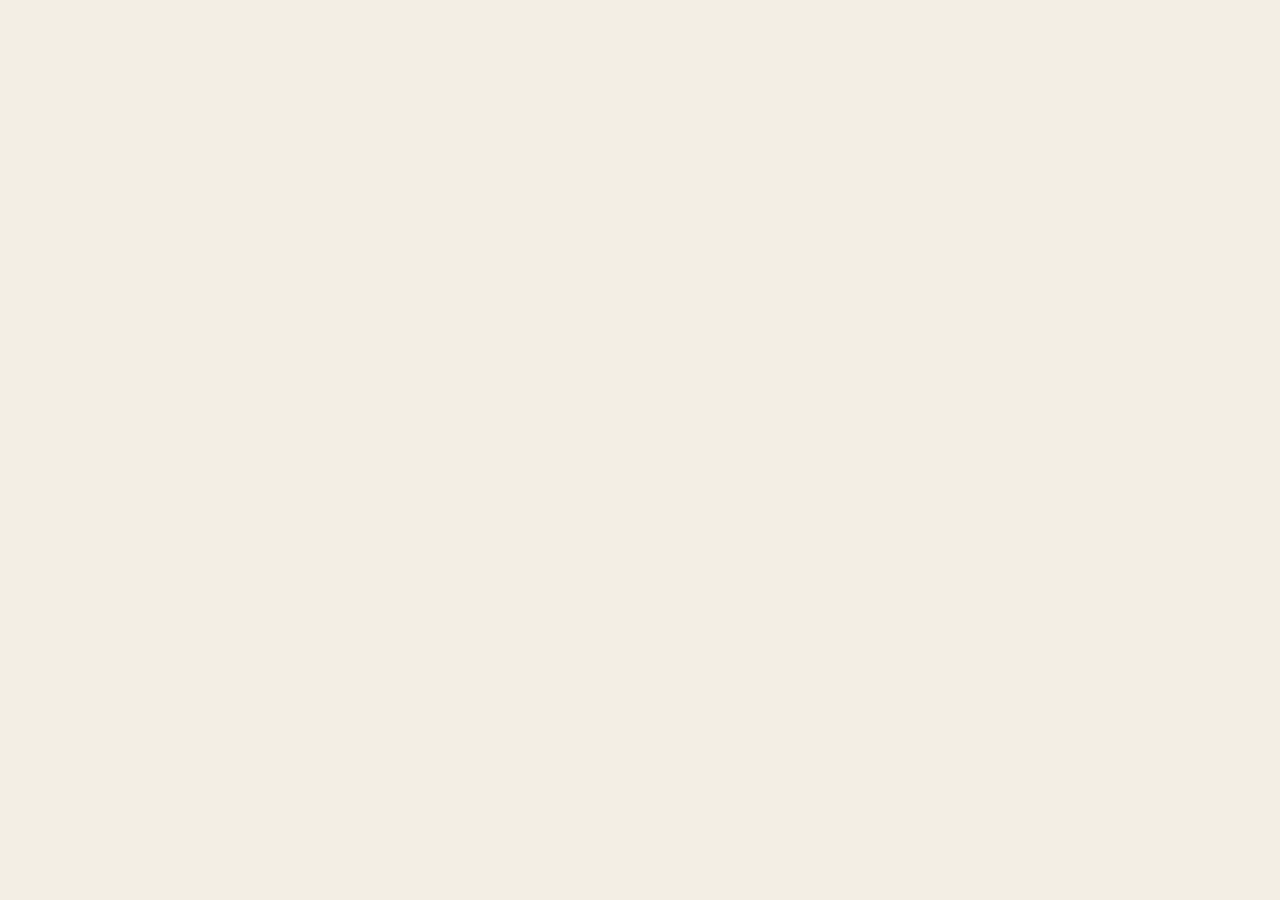
==== commit 7b9065c0: "英语二 lite：小按钮、日期选择、滑动错题本，熟词生义只留难义" ====
--- a/kaoyan-english/index.html
+++ b/kaoyan-english/index.html
@@ -1,217 +1,262 @@
 <!DOCTYPE html>
-<html lang="zh-CN">
+<html lang="zh-CN" data-theme="system">
 <head>
-<meta charset="utf-8">
-<meta name="viewport" content="width=device-width, initial-scale=1, viewport-fit=cover">
-<meta name="apple-mobile-web-app-capable" content="yes">
-<meta name="theme-color" content="#14120f">
-<title>考研英语看板</title>
-<style>
-  :root {
-    color-scheme: dark;
-    --bg:#14120f; --ink:#f3efe6; --muted:#a3988c; --line:#2c2823;
-    --card:#1c1916; --accent:#e7b48a; --mark:#6b5428; --ok:#b7c7a1; --bad:#d7a394;
-  }
-  * { box-sizing: border-box; }
-  html, body { margin:0; background:var(--bg); color:var(--ink); }
-  body { font:17px/1.7 "Iowan Old Style", Palatino, "Songti SC", serif; padding-bottom:28px; }
-  header { padding:18px 18px 4px; }
-  h1 { font-size:22px; margin:0; font-weight:560; }
-  .sub { margin-top:4px; color:var(--muted); font:13px/1.4 ui-sans-serif, system-ui, sans-serif; }
-  nav { display:flex; gap:8px; padding:12px 14px; position:sticky; top:0; background:rgba(20,18,15,.92); backdrop-filter:blur(10px); z-index:4; }
-  nav button { border:1px solid var(--line); background:transparent; color:var(--ink); border-radius:999px; padding:8px 14px; font:13px/1 ui-sans-serif, system-ui, sans-serif; }
-  nav button.on { background:var(--ink); color:#1a1612; border-color:var(--ink); }
-  main { padding:0 14px 40px; max-width:720px; margin:0 auto; }
-  article, .panel { background:var(--card); border:1px solid var(--line); border-radius:16px; padding:16px; margin:0 0 12px; }
-  .kicker { font:12px/1 ui-sans-serif, system-ui, sans-serif; letter-spacing:.08em; text-transform:uppercase; color:var(--accent); }
-  h2 { font-size:20px; margin:6px 0 10px; font-weight:560; }
-  p { margin:0 0 12px; }
-  .w { border-radius:3px; -webkit-touch-callout:none; user-select:none; }
-  .w.hit { background:var(--mark); box-shadow:inset 0 -1px 0 var(--accent); }
-  .w.press { background:#3a3228; }
-  .meta, .note, .why, .gloss { font:13px/1.45 ui-sans-serif, system-ui, sans-serif; color:var(--muted); }
-  .note { margin:0 0 12px; }
-  .quiz { margin-top:8px; }
-  .q { margin:0 0 8px; color:var(--ink); }
-  .opt { display:block; width:100%; text-align:left; margin:6px 0; padding:10px 12px; border-radius:12px; border:1px solid var(--line); background:#161410; color:var(--ink); font:14px/1.4 ui-sans-serif, system-ui, sans-serif; }
-  .opt.pick { border-color:var(--accent); }
-  .opt.good { border-color:var(--ok); background:#24291f; }
-  .opt.bad { border-color:var(--bad); background:#2a211e; }
-  .act { width:100%; margin-top:8px; border:0; border-radius:12px; padding:12px; background:var(--accent); color:#1a1612; font:15px/1 ui-sans-serif, system-ui, sans-serif; }
-  .act:disabled { opacity:.45; }
-  .why { margin-top:8px; color:var(--ok); }
-  .gloss { margin-top:6px; color:var(--accent); }
-  .lock { color:var(--muted); font:14px/1.5 ui-sans-serif, system-ui, sans-serif; }
-  .row { display:flex; justify-content:space-between; gap:10px; padding:10px 0; border-bottom:1px solid var(--line); font-family:ui-sans-serif, system-ui, sans-serif; }
-  .row b { font-weight:640; }
-  .bar { display:flex; gap:8px; margin:0 0 12px; }
-  .bar button { flex:1; border:1px solid var(--line); background:#161410; color:var(--ink); border-radius:10px; padding:10px; font:13px/1 ui-sans-serif, system-ui, sans-serif; }
-  .toast { position:fixed; left:50%; bottom:22px; transform:translateX(-50%); background:#f3efe6; color:#1a1612; padding:8px 12px; border-radius:999px; display:none; z-index:6; font:13px/1 ui-sans-serif, system-ui, sans-serif; }
-</style>
+  <meta charset="utf-8" />
+  <meta name="viewport" content="width=device-width, initial-scale=1" />
+  <title>英语二 lite</title>
+  <link rel="stylesheet" href="https://fonts.googleapis.com/css2?family=Literata:opsz,wght@7..72,560&family=Source+Sans+3:wght@400;600&display=swap" />
+  <style>
+    :root, [data-theme="day"] {
+      --paper:#f3eee4; --ink:#1c1915; --muted:#6e655c; --card:#fffdf8; --line:#e4d8c8;
+      --accent:#8c4b28; --mark:#ead7a2; --ok:#245433; --bad:#8a382c; --okbg:#e5f0e4; --badbg:#f6e4df;
+    }
+    [data-theme="night"] {
+      --paper:#141210; --ink:#f3efe6; --muted:#a3988c; --card:#1e1b17; --line:#312c26;
+      --accent:#e4b58a; --mark:#6a5428; --ok:#b7c7a1; --bad:#e0aaa0; --okbg:#243026; --badbg:#322420;
+    }
+    @media (prefers-color-scheme: dark) {
+      [data-theme="system"] {
+        --paper:#141210; --ink:#f3efe6; --muted:#a3988c; --card:#1e1b17; --line:#312c26;
+        --accent:#e4b58a; --mark:#6a5428; --ok:#b7c7a1; --bad:#e0aaa0; --okbg:#243026; --badbg:#322420;
+      }
+    }
+    * { box-sizing: border-box; }
+    body { margin:0; background:var(--paper); color:var(--ink); font-family:"Source Sans 3", sans-serif; }
+    button { font:inherit; color:inherit; cursor:pointer; }
+    .wrap { max-width:40rem; margin:0 auto; padding:0 1rem 4rem; touch-action:pan-y; }
+    header { position:sticky; top:0; z-index:5; display:flex; align-items:center; justify-content:space-between; gap:.5rem; padding:.75rem 0; background:color-mix(in srgb, var(--paper) 92%, transparent); backdrop-filter:blur(8px); }
+    .brand { margin:0; color:var(--accent); letter-spacing:.14em; font-size:.75rem; text-transform:uppercase; }
+    .datebtn, .themes button { height:2rem; border:1px solid var(--line); background:var(--card); border-radius:999px; }
+    .datebtn { padding:0 .75rem; font-size:.75rem; }
+    .themes { display:flex; padding:.125rem; }
+    .themes button { border:0; background:transparent; color:var(--muted); padding:0 .45rem; font-size:.75rem; }
+    .themes button[aria-pressed="true"] { background:var(--ink); color:var(--paper); }
+    .hint { color:var(--muted); font-size:.875rem; }
+    article { background:var(--card); border:1px solid var(--line); border-radius:1rem; padding:1rem; margin-top:1rem; }
+    .kicker { color:var(--accent); letter-spacing:.12em; font-size:.75rem; text-transform:uppercase; }
+    h2 { font-family:Literata, Palatino, serif; font-size:1.25rem; margin:.25rem 0 0; }
+    .passage { font-family:Literata, Palatino, serif; font-size:1.125rem; line-height:1.65; }
+    .w.hit { background:var(--mark); }
+    .opt { display:block; width:100%; text-align:left; min-height:2.75rem; margin-top:.5rem; padding:.5rem .75rem; border-radius:.75rem; border:1px solid var(--line); background:var(--paper); font-size:1rem; }
+    .opt.good { border-color:var(--ok); background:var(--okbg); color:var(--ok); }
+    .opt.bad { border-color:var(--bad); background:var(--badbg); color:var(--bad); }
+    .opt.on { border-color:var(--accent); }
+    .why { color:var(--ok); font-size:.875rem; }
+    .go { width:100%; min-height:2.75rem; margin-top:1rem; border:0; border-radius:.75rem; background:var(--accent); color:var(--paper); }
+    .go:disabled { opacity:.4; }
+    .gloss { color:var(--accent); font-size:.875rem; }
+    .cal { position:absolute; z-index:6; width:16rem; margin-top:.4rem; padding:.75rem; background:var(--card); border:1px solid var(--line); border-radius:1rem; }
+    .cal grid, .grid { display:grid; grid-template-columns:repeat(7,1fr); gap:.2rem; text-align:center; }
+    .cal button.day { height:2rem; border:0; background:transparent; border-radius:.5rem; font-size:.75rem; position:relative; }
+    .cal button.day.sel { background:var(--ink); color:var(--paper); }
+    .cal button.day.has::after { content:""; position:absolute; bottom:.2rem; left:50%; width:.25rem; height:.25rem; border-radius:99px; background:var(--accent); transform:translateX(-50%); }
+    .cal button.day.sel.has::after { background:var(--paper); }
+    .row { display:flex; gap:.5rem; }
+    .row button, .row label { flex:1; min-height:2.75rem; border:1px solid var(--line); background:var(--card); border-radius:.75rem; display:flex; align-items:center; justify-content:center; }
+    .ext { color:var(--accent); }
+    .small { color:var(--muted); font-size:.75rem; }
+    .toast { position:fixed; bottom:1.5rem; left:50%; transform:translateX(-50%); background:var(--ink); color:var(--paper); border-radius:999px; padding:.4rem 1rem; font-size:.875rem; }
+    .sr { position:absolute; width:1px; height:1px; overflow:hidden; clip:rect(0 0 0 0); }
+  </style>
 </head>
 <body>
-<header>
-  <h1>考研英语看板</h1>
-  <div class="sub">英语二 lite · 先读再做 · 提交后才给依据 · 长按标词</div>
-</header>
-<nav>
-  <button class="on" data-tab="today">今日</button>
-  <button data-tab="wrong">错题本</button>
-</nav>
-<main id="app"></main>
-<div class="toast" id="toast"></div>
-<script>
-const PACK = {
-  date: "2026-10-02",
-  passages: [
-    {
-      id: "p1",
-      title: "The thin margin",
-      minutes: 4,
-      paragraphs: [
-        "City governments now compete for skilled workers who can live almost anywhere. A new campus or a tax cut is often alleged to accelerate growth. The estimates, however, rarely survive contact with the housing market.",
-        "Where the margin between wages and rent is already thin, a severe shortage of small flats matters more than another slogan. Officials are prone to treat a press release as a policy. An effective initiative is usually dull: it suspends a rule that blocks small homes, then checks whether builders actually show up.",
-        "Optimistic forecasts still transform the headlines. They seldom transform a lease. Cities that prevail are the ones that can indicate, in numbers rather than adjectives, that an ordinary household can remain."
-      ],
-      gloss: {alleged:"声称",estimates:"估计",however:"然而",margin:"差额、余地",severe:"严重的",shortage:"短缺",prone:"易于",initiative:"举措",suspends:"暂停",prevail:"占上风",indicate:"表明"},
-      quiz: [
-        {q:"The author suggests that official growth estimates", options:["are usually confirmed by the housing market","often fail once rent is taken into account","depend on a new campus being built","have already solved the shortage of flats"], a:1, why:"however 后面才是观点：估计一碰到房租就站不住。A 把转折说反了。"}
-      ]
-    },
-    {
-      id: "p2",
-      title: "After the dry year",
-      minutes: 5,
-      paragraphs: [
-        "A long drought does more than fill the news. It cuts acreage and leaves farmers with only a few weeks of certainty. Haste here is expensive. A federal grant can leverage private credit, but it cannot compensate for a staple crop that never came up.",
-        "The shortage is no longer a purely rural problem. Towns that overlook how failed harvests are handled soon feel the pressure on prices. The incentive to recruit seasonal labour weakens once farms cannot pay. Some workers leave. Others stay and plant less.",
-        "Public money still arrives. What it rarely does is arrive before the decision to abandon a field has already been made. The tendency, unless the grant comes earlier, is to insure more and grow less."
-      ],
-      gloss: {drought:"干旱",acreage:"耕地面积",haste:"仓促",federal:"联邦的",leverage:"撬动",compensate:"补偿",shortage:"短缺",overlook:"忽视",incentive:"激励",tendency:"倾向"},
-      quiz: [
-        {q:"A federal grant is described as", options:["a full substitute for a lost harvest","a way to draw in private credit, not a replacement for the crop","the reason farmers plant more acreage","a payment that always arrives before sowing"], a:1, why:"but 把「撬动私人信贷」和「替代绝收」切开。A 是 but 前面的误读。"},
-        {q:"The author's main warning is that", options:["seasonal workers prefer cities","aid often comes after farmers have already given up a field","droughts no longer affect prices","insurance has made farming risk-free"], a:1, why:"末段 rarely 才是结论。D 把 insure more 夸成没有风险。"}
-      ]
-    }
-  ]
-};
-const KEY = "kaoyan-en-board-v2";
-let state = JSON.parse(localStorage.getItem(KEY) || '{"wrong":{},"pick":{},"submitted":{}}');
-function save(){ localStorage.setItem(KEY, JSON.stringify(state)); }
-function toast(t){ const el=document.getElementById("toast"); el.textContent=t; el.style.display="block"; clearTimeout(toast._t); toast._t=setTimeout(()=>el.style.display="none", 1200); }
-function sentenceOf(el){
-  const p = el.closest("p");
-  return p ? p.textContent.replace(/\s+/g," ").trim() : "";
-}
-function toggle(el){
-  const word = el.dataset.w;
-  if (state.wrong[word]) {
-    delete state.wrong[word];
-    save();
-    document.querySelectorAll('[data-w="'+word+'"]').forEach(n => n.classList.remove("hit"));
-    toast(word + " 已取消");
-    return;
-  }
-  state.wrong[word] = {word, count:1, sentence:sentenceOf(el), title:el.dataset.title||"", last:new Date().toISOString()};
-  save();
-  document.querySelectorAll('[data-w="'+word+'"]').forEach(n => n.classList.add("hit"));
-  toast(word + " 已收入错题本");
-}
-function bindWords(root){
-  root.querySelectorAll(".w").forEach(el => {
-    if (state.wrong[el.dataset.w]) el.classList.add("hit");
-    let timer = null, fired = false;
-    const start = (e) => { fired = false; el.classList.add("press"); timer = setTimeout(() => { fired = true; toggle(el); }, 450); };
-    const end = (e) => { clearTimeout(timer); el.classList.remove("press"); if (fired) e.preventDefault(); };
-    el.addEventListener("contextmenu", e => { e.preventDefault(); if (!fired) toggle(el); });
-    el.addEventListener("touchstart", start, {passive:true});
-    el.addEventListener("touchend", end);
-    el.addEventListener("touchmove", () => { clearTimeout(timer); el.classList.remove("press"); });
-    el.addEventListener("mousedown", start);
-    el.addEventListener("mouseup", end);
-    el.addEventListener("mouseleave", () => { clearTimeout(timer); el.classList.remove("press"); });
-    el.addEventListener("click", () => {
-      if (!state.submitted[el.dataset.pid]) return;
-      const g = el.dataset.g;
-      const box = el.closest("article").querySelector(".gloss");
-      if (box && g) box.textContent = el.dataset.w + " · " + g;
+  <div class="wrap" id="app"></div>
+  <script>
+    const STORE = "kaoyan-en-board-v3";
+    const THEME_KEY = "kaoyan-theme";
+    const WASHED = new Set("a an the of to in on for and or as at by from with that this these those it its is are was were be been being have has had do does did not no than then so if when where who which what can will would could should may might their they them he she we you his her our into over after before about there here also just very such most much many out up down your my me him whom whose because while during without within per via onto off each both few more other some any all nor yet still only own same others another every against through above below under again further once why how too don now".split(" "));
+    const IRREG = { estimates:"estimate", leaves:"leave", cuts:"cut", suspends:"suspend", flats:"flat", wages:"wage", checks:"check", matters:"matter" };
+    let packs = [], senses = {}, freq = { papers: 15, df: {} };
+    let state = load();
+    let theme = localStorage.getItem(THEME_KEY) || "system";
+    let tab = "read";
+    let date = "";
+    let gloss = "";
+    let toast = "";
+    let cal = false;
+    let cursor = "";
+    document.documentElement.dataset.theme = theme;
+
+    function load() {
+      try { return JSON.parse(localStorage.getItem(STORE)) || { wrong:{}, pick:{}, submitted:{} }; }
+      catch { return { wrong:{}, pick:{}, submitted:{} }; }
+    }
+    function save() { localStorage.setItem(STORE, JSON.stringify(state)); }
+    function todaySH() {
+      return new Intl.DateTimeFormat("en-CA", { timeZone:"Asia/Shanghai", year:"numeric", month:"2-digit", day:"2-digit" }).format(new Date());
+    }
+    function label(iso) { const [,m,d] = iso.split("-"); return Number(m) + "月" + Number(d) + "日"; }
+    function stem(w) {
+      if (IRREG[w]) return IRREG[w];
+      if (w.endsWith("ies") && w.length > 4) return w.slice(0,-3) + "y";
+      if (w.endsWith("ing") && w.length > 5) return w.slice(0,-3);
+      if (w.endsWith("ed") && w.length > 4) return w.slice(0,-2);
+      if (w.endsWith("s") && !w.endsWith("ss") && w.length > 3) return w.slice(0,-1);
+      return w;
+    }
+    function senseOf(w) {
+      return senses[w] || senses[stem(w)] || { common: "这条常见义还没写入词库。" };
+    }
+    function rateLine(w) {
+      const key = w.toLowerCase();
+      if (WASHED.has(key) || WASHED.has(stem(key))) return "功能词，已从真题词表洗掉，不计算复现概率。";
+      const form = freq.df[key] != null ? key : (freq.df[stem(key)] != null ? stem(key) : key);
+      const hit = freq.df[form] || 0;
+      const note = form !== key && freq.df[form] != null ? "（按词干 " + form + " 计）" : "";
+      const pct = freq.papers ? Math.round(hit / freq.papers * 100) : 0;
+      return "在 2010–2024 共 " + freq.papers + " 套英语二全文中，出现于 " + hit + " 套，复现概率 " + pct + "%" + note + "。";
+    }
+    function say(t) { toast = t; render(); setTimeout(() => { toast = ""; render(); }, 1200); }
+    function toggleWord(word, sentence, title) {
+      if (state.wrong[word]) { delete state.wrong[word]; say(word + " 已取消"); }
+      else { state.wrong[word] = { word, count:1, sentence, title, last:new Date().toISOString() }; say(word + " 已收入错题本"); }
+      save();
+    }
+
+    function render() {
+      const pack = packs.find(p => p.date === date);
+      const app = document.getElementById("app");
+      app.innerHTML = header() + (tab === "read" ? readView(pack) : wrongView()) + (toast ? `<div class="toast">${toast}</div>` : "") + (cal ? calendar() : "");
+      bind();
+    }
+    function header() {
+      return `<header>
+        <button class="datebtn" id="open-cal" type="button">${label(date)}</button>
+        <p class="brand">英语二 lite</p>
+        <div class="themes" role="group">${["system","day","night"].map(id => {
+          const name = {system:"系统", day:"白天", night:"黑夜"}[id];
+          return `<button type="button" data-theme="${id}" aria-pressed="${theme===id}" aria-label="${name}">${name}</button>`;
+        }).join("")}</div>
+      </header>`;
+    }
+    function readView(pack) {
+      if (!pack) return `<p class="hint">${label(date)}还没有文章。</p>`;
+      let html = `<p class="hint">左右滑打开错题本。长按单词约半秒标进错题本，再长按取消。提交前不给对错。</p>`;
+      pack.passages.forEach((p, index) => {
+        const prev = pack.passages[index - 1];
+        const locked = index > 0 && !state.submitted[date + ":" + prev.id];
+        const done = !!state.submitted[date + ":" + p.id];
+        if (locked) {
+          html += `<article><p class="kicker">下一篇</p><h2>${p.title}</h2><p class="hint">先交上一篇。做完才能看下一篇。</p></article>`;
+          return;
+        }
+        html += `<article><p class="kicker">${p.minutes} 分钟</p><h2>${esc(p.title)}</h2>`;
+        p.paragraphs.forEach(para => { html += `<p class="passage">${words(para, p.title, done)}</p>`; });
+        if (done && gloss) html += `<p class="gloss">${esc(gloss)}</p>`;
+        const answered = p.quiz.every((_, i) => state.pick[date + ":" + p.id + "-" + i] != null);
+        p.quiz.forEach((q, i) => {
+          const key = date + ":" + p.id + "-" + i;
+          const picked = state.pick[key];
+          html += `<p>${i+1}. ${esc(q.q)}</p>`;
+          q.options.forEach((op, j) => {
+            const cls = ["opt", done && j === q.a ? "good" : "", done && picked === j && j !== q.a ? "bad" : "", !done && picked === j ? "on" : ""].filter(Boolean).join(" ");
+            html += `<button class="${cls}" data-pick="${key}" data-j="${j}" ${done ? "disabled" : ""}>${"ABCD"[j]}. ${esc(op)}</button>`;
+          });
+          if (done) html += `<p class="why">${esc(q.why)}</p>`;
+        });
+        if (!done) html += `<button class="go" data-submit="${date}:${p.id}" ${answered ? "" : "disabled"}>提交这 ${p.quiz.length} 题</button>`;
+        html += `</article>`;
+      });
+      return html;
+    }
+    function words(text, title, done) {
+      return esc(text).replace(/\b([A-Za-z][A-Za-z'-]+)\b/g, (m) => {
+        const w = m.toLowerCase();
+        const hit = state.wrong[w] ? " hit" : "";
+        return `<span class="w${hit}" data-w="${w}" data-title="${esc(title)}" data-done="${done ? 1 : 0}">${m}</span>`;
+      });
+    }
+    function wrongView() {
+      const items = Object.values(state.wrong);
+      let html = `<p class="hint">错题本。左右滑回文章。</p><div class="row">
+        <button type="button" id="exp">导出</button>
+        <label>导入<input id="imp" class="sr" type="file" accept="application/json" /></label>
+        <button type="button" id="clr">清空</button></div>`;
+      html += card("compose", null, true);
+      if (!items.length) html += `<p class="hint">还没有标。滑回文章，长按一个词。只有很难从常见义推出来的意思，才另写一行熟词生义。</p>`;
+      items.forEach(item => { html += card(item.word, item, false); });
+      return html;
+    }
+    function card(word, item, example) {
+      const s = senseOf(word);
+      return `<article>${example ? `<p class="small">词条示例，不是你的错词</p>` : ""}
+        <h2>${esc(word)}</h2>
+        ${item && item.sentence ? `<p class="small">${esc(item.sentence)}</p>` : ""}
+        <p>常见义 ${esc(s.common)}</p>
+        ${s.extended ? `<p class="ext">熟词生义 ${esc(s.extended)}</p>` : ""}
+        <p class="small">${esc(rateLine(word))}</p></article>`;
+    }
+    function calendar() {
+      const [y, m] = cursor.split("-").map(Number);
+      const pad = (new Date(y, m - 1, 1).getDay() + 6) % 7;
+      const n = new Date(y, m, 0).getDate();
+      const has = new Set(packs.map(p => p.date));
+      const today = todaySH();
+      let cells = "";
+      for (let i = 0; i < pad; i++) cells += `<span></span>`;
+      for (let d = 1; d <= n; d++) {
+        const iso = y + "-" + String(m).padStart(2,"0") + "-" + String(d).padStart(2,"0");
+        const cls = ["day", iso === date ? "sel" : "", has.has(iso) ? "has" : ""].filter(Boolean).join(" ");
+        cells += `<button type="button" class="${cls}" data-day="${iso}" ${iso===today && iso!==date ? `style="color:var(--accent)"` : ""}>${d}</button>`;
+      }
+      return `<div class="cal" id="calbox"><div class="row">
+        <button type="button" id="prev">上月</button><strong>${y}年${m}月</strong><button type="button" id="next">下月</button>
+        </div><div class="grid" style="color:var(--muted);font-size:.75rem;margin-top:.5rem">${"一二三四五六日".split("").map(x=>`<span>${x}</span>`).join("")}</div>
+        <div class="grid">${cells}</div></div>`;
+    }
+    function esc(s) { return String(s).replace(/[&<>"]/g, c => ({ "&":"&","<":"<",">":">",'"':""" }[c])); }
+
+    let hold = null, origin = null, swipe = null;
+    function bind() {
+      document.querySelectorAll("[data-theme]").forEach(btn => btn.onclick = () => {
+        theme = btn.dataset.theme; localStorage.setItem(THEME_KEY, theme);
+        document.documentElement.dataset.theme = theme; render();
+      });
+      const open = document.getElementById("open-cal");
+      if (open) open.onclick = () => { cursor = date.slice(0,7); cal = !cal; render(); };
+      const prev = document.getElementById("prev");
+      const next = document.getElementById("next");
+      if (prev) prev.onclick = () => { const [y,m] = cursor.split("-").map(Number); const d = new Date(y, m-2, 1); cursor = d.getFullYear()+"-"+String(d.getMonth()+1).padStart(2,"0"); render(); };
+      if (next) next.onclick = () => { const [y,m] = cursor.split("-").map(Number); const d = new Date(y, m, 1); cursor = d.getFullYear()+"-"+String(d.getMonth()+1).padStart(2,"0"); render(); };
+      document.querySelectorAll("[data-day]").forEach(btn => btn.onclick = () => { date = btn.dataset.day; cal = false; render(); });
+      document.querySelectorAll("[data-pick]").forEach(btn => btn.onclick = () => { state.pick[btn.dataset.pick] = Number(btn.dataset.j); save(); render(); });
+      document.querySelectorAll("[data-submit]").forEach(btn => btn.onclick = () => { state.submitted[btn.dataset.submit] = new Date().toISOString(); save(); render(); });
+      document.querySelectorAll("[data-w]").forEach(el => {
+        el.oncontextmenu = e => { e.preventDefault(); toggleWord(el.dataset.w, el.closest("p").textContent.replace(/\s+/g," ").trim(), el.dataset.title); };
+        el.onpointerdown = e => { origin = {x:e.clientX,y:e.clientY}; hold = setTimeout(() => { hold = null; toggleWord(el.dataset.w, el.closest("p").textContent.replace(/\s+/g," ").trim(), el.dataset.title); }, 450); };
+        el.onpointermove = e => { if (origin && (Math.abs(e.clientX-origin.x)>10 || Math.abs(e.clientY-origin.y)>10) && hold) { clearTimeout(hold); hold = null; } };
+        el.onpointerup = () => { if (hold) clearTimeout(hold); hold = null; };
+        el.onclick = () => {
+          if (el.dataset.done !== "1") return;
+          const s = senseOf(el.dataset.w);
+          gloss = el.dataset.w + " · " + s.common + (s.extended ? "；熟词生义：" + s.extended : "");
+          render();
+        };
+      });
+      const exp = document.getElementById("exp");
+      if (exp) exp.onclick = () => { const a = document.createElement("a"); a.href = URL.createObjectURL(new Blob([JSON.stringify(state,null,2)],{type:"application/json"})); a.download = "wrongbook.json"; a.click(); };
+      const imp = document.getElementById("imp");
+      if (imp) imp.onchange = () => { const f = imp.files[0]; if (!f) return; const r = new FileReader(); r.onload = () => { try { const p = JSON.parse(r.result); state = { wrong:p.wrong||{}, pick:p.pick||{}, submitted:p.submitted||{} }; save(); say("已导入"); } catch { say("文件不是错题本"); } }; r.readAsText(f); };
+      const clr = document.getElementById("clr");
+      if (clr) clr.onclick = () => { if (confirm("清空这台设备上的错题和做题记录？")) { state = { wrong:{}, pick:{}, submitted:{} }; save(); render(); } };
+    }
+    document.getElementById("app").addEventListener("pointerdown", e => {
+      if (e.target.closest("button,a,input,label,.cal")) return;
+      swipe = { x:e.clientX, y:e.clientY };
     });
-  });
-}
-function wrap(text, p, title){
-  const gloss = p.gloss || {};
-  return text.split(/(\b[A-Za-z][A-Za-z'\-]+\b)/).map(tok => {
-    if (!/^[A-Za-z]/.test(tok)) return tok;
-    const low = tok.toLowerCase();
-    const g = gloss[low] || "";
-    return `<span class="w" data-w="${low}" data-g="${g}" data-pid="${p.id}" data-title="${title}">${tok}</span>`;
-  }).join("");
-}
-function renderPassage(p, locked){
-  if (locked) return `<article><div class="kicker">下一篇</div><h2>${p.title}</h2><p class="lock">先交上一篇。做完才能看下一篇。</p></article>`;
-  const done = !!state.submitted[p.id];
-  const body = p.paragraphs.map(t => "<p>"+wrap(t, p, p.title)+"</p>").join("");
-  const quiz = p.quiz.map((q,i) => {
-    const pick = state.pick[p.id+"-"+i];
-    const opts = q.options.map((op,j) => {
-      let cls = "opt";
-      if (!done && pick===j) cls += " pick";
-      if (done && j===q.a) cls += " good";
-      if (done && pick===j && j!==q.a) cls += " bad";
-      return `<button class="${cls}" data-j="${j}" data-i="${i}" data-pid="${p.id}" ${done?"disabled":""}>${"ABCD"[j]}. ${op}</button>`;
-    }).join("");
-    const why = done ? `<div class="why">${q.why}</div>` : "";
-    return `<div class="quiz"><div class="q">${i+1}. ${q.q}</div>${opts}${why}</div>`;
-  }).join("");
-  const need = p.quiz.length;
-  const got = p.quiz.filter((_,i)=>state.pick[p.id+"-"+i]!==undefined).length;
-  return `<article data-pid="${p.id}"><div class="kicker">${p.minutes} 分钟 · ${PACK.date}</div><h2>${p.title}</h2>${body}<p class="meta">先读完再选。长按单词标进错题本，再长按取消。提交前不显示释义。</p><div class="gloss"></div>${quiz}${done?"":`<button class="act" id="go-${p.id}" ${got<need?"disabled":""}>提交这 ${need} 题</button>`}</article>`;
-}
-function show(tab){
-  document.querySelectorAll("nav button").forEach(b => b.classList.toggle("on", b.dataset.tab===tab));
-  const app = document.getElementById("app");
-  if (tab==="today"){
-    const p1done = !!state.submitted.p1;
-    app.innerHTML = `<p class="note">今天两篇，新写的 lite，不是真题原文。做完第一篇才解锁第二篇。</p>`+renderPassage(PACK.passages[0], false)+renderPassage(PACK.passages[1], !p1done);
-  } else {
-    const used = new Set();
-    PACK.passages.forEach(p => Object.keys(p.gloss).forEach(w => used.add(w)));
-    const items = Object.values(state.wrong).sort((a,b)=>b.count-a.count);
-    const rows = items.length ? items.map(x => `<div class="row"><div><b>${x.word}</b><div class="meta">${x.title||""} · ${used.has(x.word)?"已进过文章":"未进文章"} · ${x.count} 次</div><div class="meta">${x.sentence||""}</div></div></div>`).join("") : `<p class="note">还没有标。回今日，长按一个词。</p>`;
-    app.innerHTML = `<div class="bar"><button id="exp">导出 JSON</button><button id="imp">导入 JSON</button><button id="clr">清空</button></div><div class="panel">${rows}</div><input id="file" type="file" accept="application/json" hidden>`;
-  }
-  bindWords(app);
-  app.querySelectorAll(".opt").forEach(btn => btn.onclick = () => {
-    if (state.submitted[btn.dataset.pid]) return;
-    state.pick[btn.dataset.pid+"-"+btn.dataset.i] = +btn.dataset.j;
-    save();
-    show("today");
-  });
-  PACK.passages.forEach(p => {
-    const go = document.getElementById("go-"+p.id);
-    if (!go) return;
-    go.onclick = () => { state.submitted[p.id] = new Date().toISOString(); save(); show("today"); };
-  });
-  const exp = document.getElementById("exp");
-  if (exp) exp.onclick = () => {
-    const a = document.createElement("a");
-    a.href = URL.createObjectURL(new Blob([JSON.stringify(state,null,2)],{type:"application/json"}));
-    a.download = "wrongbook.json"; a.click();
-  };
-  const imp = document.getElementById("imp");
-  const file = document.getElementById("file");
-  if (imp) imp.onclick = () => file.click();
-  if (file) file.onchange = () => {
-    const f = file.files[0]; if (!f) return;
-    const r = new FileReader();
-    r.onload = () => { try { state = JSON.parse(r.result); save(); show("wrong"); toast("已导入"); } catch(e){ toast("文件不是错题本"); } };
-    r.readAsText(f);
-  };
-  const clr = document.getElementById("clr");
-  if (clr) clr.onclick = () => { if (confirm("清空这台手机上的错题和做题记录？")) { state = {wrong:{},pick:{},submitted:{}}; save(); show("wrong"); } };
-}
-document.querySelectorAll("nav button").forEach(b => b.onclick = () => show(b.dataset.tab));
-show("today");
-</script>
+    document.getElementById("app").addEventListener("pointerup", e => {
+      if (!swipe) return;
+      const dx = e.clientX - swipe.x, dy = e.clientY - swipe.y;
+      swipe = null;
+      if (Math.abs(dx) < 64 || Math.abs(dx) < Math.abs(dy) * 1.4) return;
+      tab = tab === "read" ? "wrong" : "read";
+      cal = false; gloss = "";
+      render();
+    });
+
+    Promise.all([fetch("data/packs.json"), fetch("data/senses.json"), fetch("data/freq.json")].map(p => p.then(r => r.json()))).then(([p,s,f]) => {
+      packs = p; senses = s; freq = f; date = packs[packs.length-1].date; cursor = date.slice(0,7); render();
+    }).catch(() => { document.getElementById("app").textContent = "词表没有加载出来。"; });
+  </script>
 </body>
 </html>
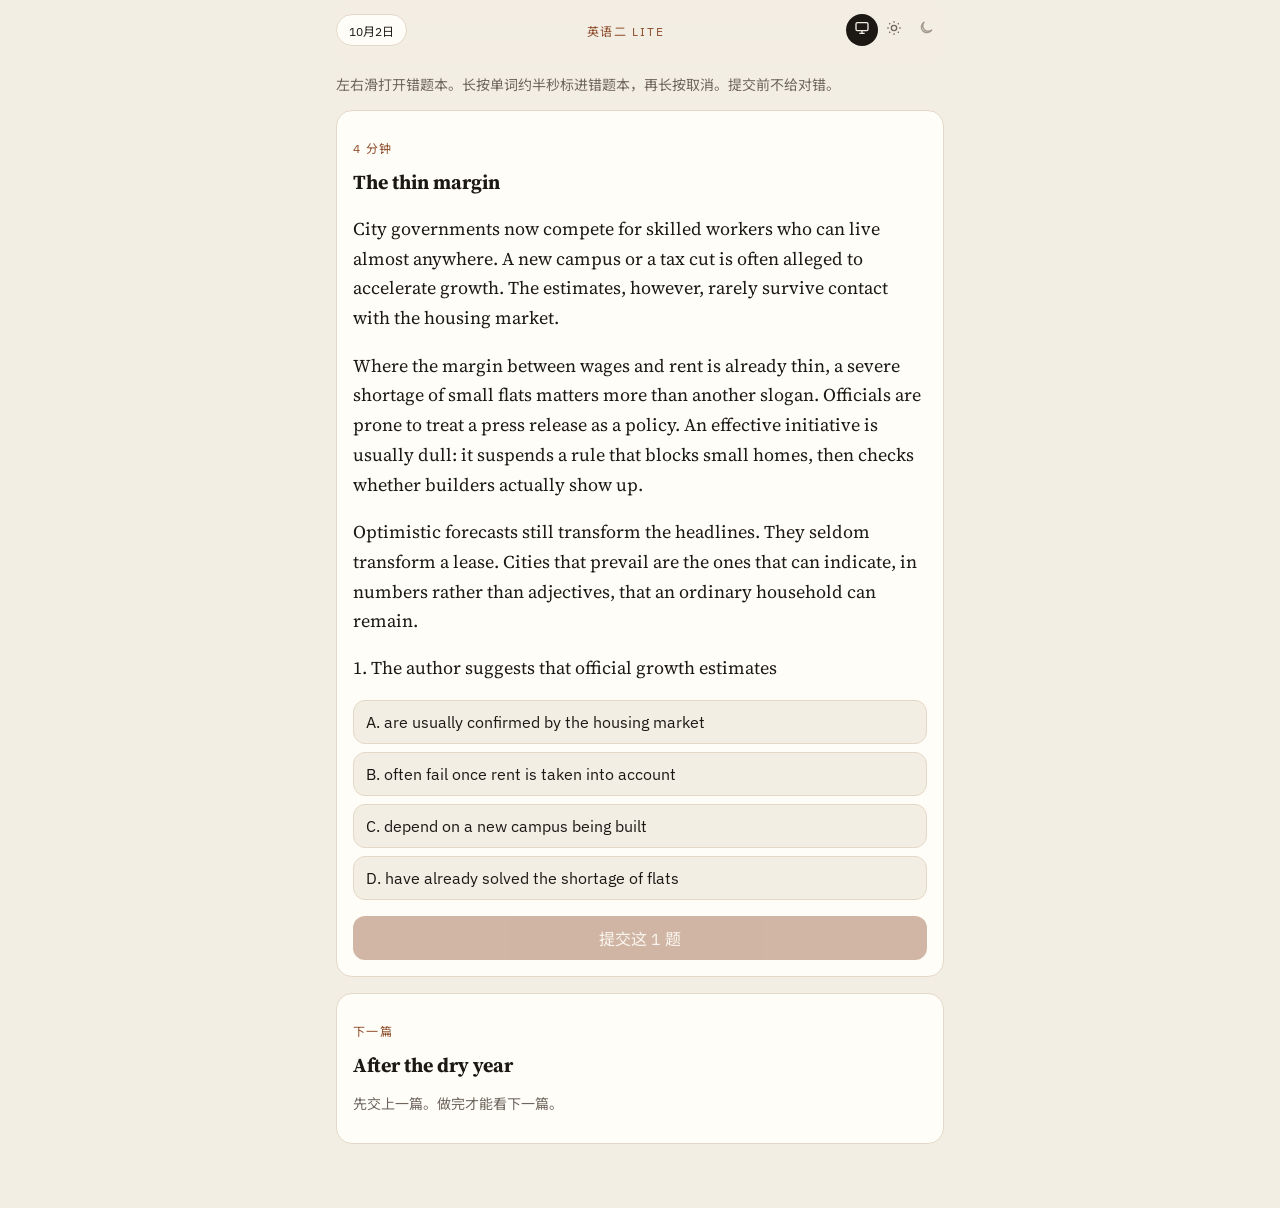
==== commit e7104a5e: "正文字体、纯图标、有题日期色块，错题本滑动且只留三项" ====
--- a/kaoyan-english/index.html
+++ b/kaoyan-english/index.html
@@ -4,7 +4,7 @@
   <meta charset="utf-8" />
   <meta name="viewport" content="width=device-width, initial-scale=1" />
   <title>英语二 lite</title>
-  <link rel="stylesheet" href="https://fonts.googleapis.com/css2?family=Literata:opsz,wght@7..72,560&family=Source+Sans+3:wght@400;600&display=swap" />
+  <link rel="stylesheet" href="https://fonts.googleapis.com/css2?family=IBM+Plex+Sans:wght@400;600&family=Noto+Sans+SC:wght@400;600&family=Noto+Serif+SC:wght@500;600&family=Source+Serif+4:opsz,wght@8..60,500;8..60,600&display=swap" />
   <style>
     :root, [data-theme="day"] {
       --paper:#f3eee4; --ink:#1c1915; --muted:#6e655c; --card:#fffdf8; --line:#e4d8c8;
@@ -21,7 +21,7 @@
       }
     }
     * { box-sizing: border-box; }
-    body { margin:0; background:var(--paper); color:var(--ink); font-family:"Source Sans 3", sans-serif; }
+    body { margin:0; background:var(--paper); color:var(--ink); font-family:"IBM Plex Sans", "Noto Sans SC", sans-serif; }
     button { font:inherit; color:inherit; cursor:pointer; }
     .wrap { max-width:40rem; margin:0 auto; padding:0 1rem 4rem; touch-action:pan-y; }
     header { position:sticky; top:0; z-index:5; display:flex; align-items:center; justify-content:space-between; gap:.5rem; padding:.75rem 0; background:color-mix(in srgb, var(--paper) 92%, transparent); backdrop-filter:blur(8px); }
@@ -29,13 +29,19 @@
     .datebtn, .themes button { height:2rem; border:1px solid var(--line); background:var(--card); border-radius:999px; }
     .datebtn { padding:0 .75rem; font-size:.75rem; }
     .themes { display:flex; padding:.125rem; }
-    .themes button { border:0; background:transparent; color:var(--muted); padding:0 .45rem; font-size:.75rem; }
+    .themes button { border:0; background:transparent; color:var(--muted); width:2rem; height:2rem; padding:0; }
     .themes button[aria-pressed="true"] { background:var(--ink); color:var(--paper); }
     .hint { color:var(--muted); font-size:.875rem; }
     article { background:var(--card); border:1px solid var(--line); border-radius:1rem; padding:1rem; margin-top:1rem; }
     .kicker { color:var(--accent); letter-spacing:.12em; font-size:.75rem; text-transform:uppercase; }
-    h2 { font-family:Literata, Palatino, serif; font-size:1.25rem; margin:.25rem 0 0; }
-    .passage { font-family:Literata, Palatino, serif; font-size:1.125rem; line-height:1.65; }
+    h2, .passage, .q, .sense { font-family:"Source Serif 4", "Noto Serif SC", Palatino, serif; }
+    h2 { font-size:1.25rem; margin:.25rem 0 0; }
+    .passage { font-size:1.125rem; line-height:1.65; }
+    .q { font-size:1.125rem; line-height:1.55; }
+    .sense { font-size:1.125rem; line-height:1.6; }
+    .viewport { overflow:hidden; }
+    .track { display:flex; width:200%; transition:transform .3s ease; }
+    .pane { width:50%; }
     .w.hit { background:var(--mark); }
     .opt { display:block; width:100%; text-align:left; min-height:2.75rem; margin-top:.5rem; padding:.5rem .75rem; border-radius:.75rem; border:1px solid var(--line); background:var(--paper); font-size:1rem; }
     .opt.good { border-color:var(--ok); background:var(--okbg); color:var(--ok); }
@@ -49,8 +55,8 @@
     .cal grid, .grid { display:grid; grid-template-columns:repeat(7,1fr); gap:.2rem; text-align:center; }
     .cal button.day { height:2rem; border:0; background:transparent; border-radius:.5rem; font-size:.75rem; position:relative; }
     .cal button.day.sel { background:var(--ink); color:var(--paper); }
-    .cal button.day.has::after { content:""; position:absolute; bottom:.2rem; left:50%; width:.25rem; height:.25rem; border-radius:99px; background:var(--accent); transform:translateX(-50%); }
-    .cal button.day.sel.has::after { background:var(--paper); }
+    .cal button.day.has { background:color-mix(in srgb, var(--accent) 28%, transparent); }
+    .cal button.day.sel.has { background:var(--ink); }
     .row { display:flex; gap:.5rem; }
     .row button, .row label { flex:1; min-height:2.75rem; border:1px solid var(--line); background:var(--card); border-radius:.75rem; display:flex; align-items:center; justify-content:center; }
     .ext { color:var(--accent); }
@@ -99,12 +105,10 @@
     }
     function rateLine(w) {
       const key = w.toLowerCase();
-      if (WASHED.has(key) || WASHED.has(stem(key))) return "功能词，已从真题词表洗掉，不计算复现概率。";
-      const form = freq.df[key] != null ? key : (freq.df[stem(key)] != null ? stem(key) : key);
+      if (WASHED.has(key) || WASHED.has(stem(key))) return null;
+      const form = freq.df[key] != null ? key : stem(key);
       const hit = freq.df[form] || 0;
-      const note = form !== key && freq.df[form] != null ? "（按词干 " + form + " 计）" : "";
-      const pct = freq.papers ? Math.round(hit / freq.papers * 100) : 0;
-      return "在 2010–2024 共 " + freq.papers + " 套英语二全文中，出现于 " + hit + " 套，复现概率 " + pct + "%" + note + "。";
+      return freq.papers ? Math.round(hit / freq.papers * 100) : 0;
     }
     function say(t) { toast = t; render(); setTimeout(() => { toast = ""; render(); }, 1200); }
     function toggleWord(word, sentence, title) {
@@ -113,10 +117,15 @@
       save();
     }
 
+    const ICONS = {
+      system: '<svg width="16" height="16" viewBox="0 0 24 24" fill="none" stroke="currentColor" stroke-width="2" aria-hidden="true"><rect x="3" y="4" width="18" height="12" rx="2"/><path d="M8 20h8M12 16v4"/></svg>',
+      day: '<svg width="16" height="16" viewBox="0 0 24 24" fill="none" stroke="currentColor" stroke-width="2" aria-hidden="true"><circle cx="12" cy="12" r="4"/><path d="M12 2v2M12 20v2M4.9 4.9l1.4 1.4M17.7 17.7l1.4 1.4M2 12h2M20 12h2M4.9 19.1l1.4-1.4M17.7 6.3l1.4-1.4"/></svg>',
+      night: '<svg width="16" height="16" viewBox="0 0 24 24" fill="none" stroke="currentColor" stroke-width="2" aria-hidden="true"><path d="M21 14.5A8.5 8.5 0 1 1 9.5 3 7 7 0 0 0 21 14.5z"/></svg>'
+    };
     function render() {
       const pack = packs.find(p => p.date === date);
       const app = document.getElementById("app");
-      app.innerHTML = header() + (tab === "read" ? readView(pack) : wrongView()) + (toast ? `<div class="toast">${toast}</div>` : "") + (cal ? calendar() : "");
+      app.innerHTML = header() + `<div class="viewport"><div class="track" id="track" style="transform:${tab === "wrong" ? "translateX(-50%)" : "translateX(0)"}"><div class="pane">${readView(pack)}</div><div class="pane">${wrongView()}</div></div></div>` + (toast ? `<div class="toast">${toast}</div>` : "") + (cal ? calendar() : "");
       bind();
     }
     function header() {
@@ -125,7 +134,7 @@
         <p class="brand">英语二 lite</p>
         <div class="themes" role="group">${["system","day","night"].map(id => {
           const name = {system:"系统", day:"白天", night:"黑夜"}[id];
-          return `<button type="button" data-theme="${id}" aria-pressed="${theme===id}" aria-label="${name}">${name}</button>`;
+          return `<button type="button" data-theme="${id}" aria-pressed="${theme===id}" aria-label="${name}">${ICONS[id]}</button>`;
         }).join("")}</div>
       </header>`;
     }
@@ -147,7 +156,7 @@
         p.quiz.forEach((q, i) => {
           const key = date + ":" + p.id + "-" + i;
           const picked = state.pick[key];
-          html += `<p>${i+1}. ${esc(q.q)}</p>`;
+          html += `<p class="q">${i+1}. ${esc(q.q)}</p>`;
           q.options.forEach((op, j) => {
             const cls = ["opt", done && j === q.a ? "good" : "", done && picked === j && j !== q.a ? "bad" : "", !done && picked === j ? "on" : ""].filter(Boolean).join(" ");
             html += `<button class="${cls}" data-pick="${key}" data-j="${j}" ${done ? "disabled" : ""}>${"ABCD"[j]}. ${esc(op)}</button>`;
@@ -179,12 +188,12 @@
     }
     function card(word, item, example) {
       const s = senseOf(word);
+      const pct = rateLine(word);
       return `<article>${example ? `<p class="small">词条示例，不是你的错词</p>` : ""}
         <h2>${esc(word)}</h2>
-        ${item && item.sentence ? `<p class="small">${esc(item.sentence)}</p>` : ""}
-        <p>常见义 ${esc(s.common)}</p>
-        ${s.extended ? `<p class="ext">熟词生义 ${esc(s.extended)}</p>` : ""}
-        <p class="small">${esc(rateLine(word))}</p></article>`;
+        <p class="sense">意思 ${esc(s.common)}</p>
+        ${s.extended ? `<p class="sense ext">熟词生义 ${esc(s.extended)}</p>` : ""}
+        <p class="sense">出现概率 ${pct == null ? "—" : pct + "%"}</p></article>`;
     }
     function calendar() {
       const [y, m] = cursor.split("-").map(Number);
@@ -204,7 +213,9 @@
         </div><div class="grid" style="color:var(--muted);font-size:.75rem;margin-top:.5rem">${"一二三四五六日".split("").map(x=>`<span>${x}</span>`).join("")}</div>
         <div class="grid">${cells}</div></div>`;
     }
-    function esc(s) { return String(s).replace(/[&<>"]/g, c => ({ "&":"&","<":"<",">":">",'"':""" }[c])); }
+    function esc(s) {
+      return String(s).replace(/&/g, "\u0026amp;").replace(/</g, "\u0026lt;").replace(/>/g, "\u0026gt;").replace(/"/g, "\u0026quot;");
+    }
 
     let hold = null, origin = null, swipe = null;
     function bind() {
@@ -251,6 +262,8 @@
       if (Math.abs(dx) < 64 || Math.abs(dx) < Math.abs(dy) * 1.4) return;
       tab = tab === "read" ? "wrong" : "read";
       cal = false; gloss = "";
+      const track = document.getElementById("track");
+      if (track) { track.style.transform = tab === "wrong" ? "translateX(-50%)" : "translateX(0)"; return; }
       render();
     });
 
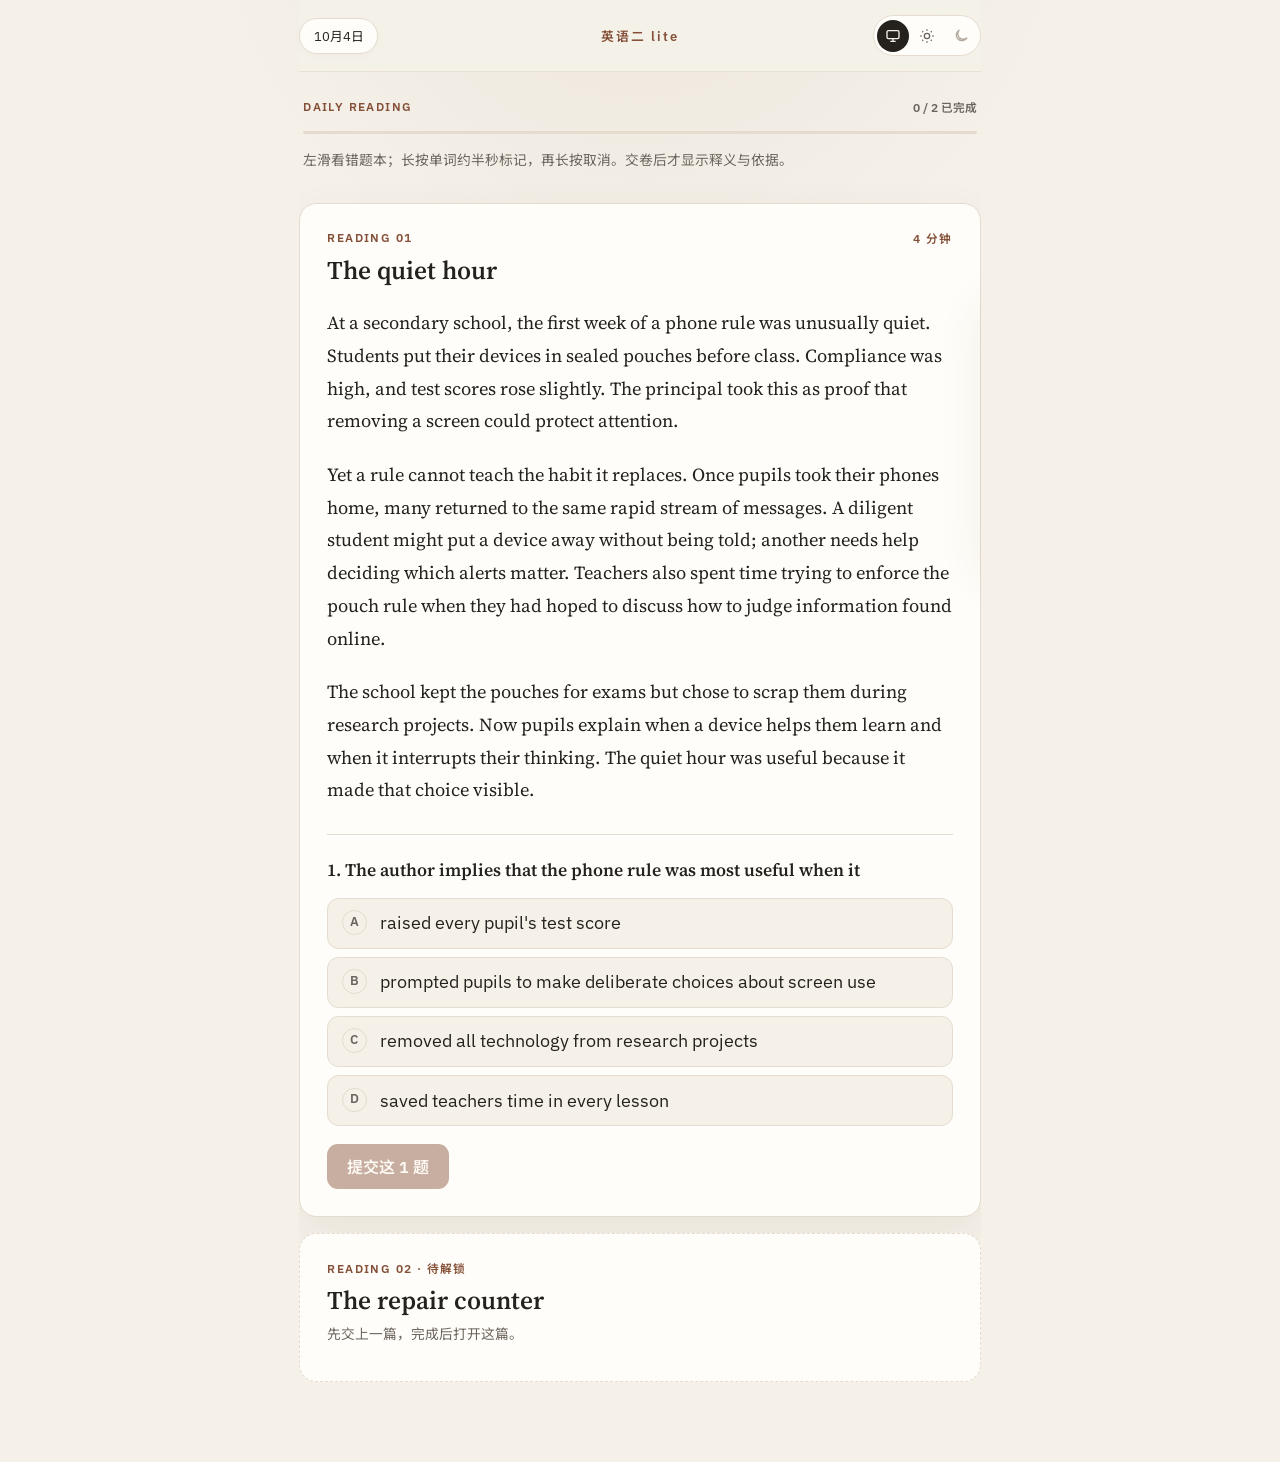
==== commit 7375c4a6: "优化英语二阅读看板交互与每日内容流程" ====
--- a/kaoyan-english/index.html
+++ b/kaoyan-english/index.html
@@ -7,62 +7,106 @@
   <link rel="stylesheet" href="https://fonts.googleapis.com/css2?family=IBM+Plex+Sans:wght@400;600&family=Noto+Sans+SC:wght@400;600&family=Noto+Serif+SC:wght@500;600&family=Source+Serif+4:opsz,wght@8..60,500;8..60,600&display=swap" />
   <style>
     :root, [data-theme="day"] {
-      --paper:#f3eee4; --ink:#1c1915; --muted:#6e655c; --card:#fffdf8; --line:#e4d8c8;
-      --accent:#8c4b28; --mark:#ead7a2; --ok:#245433; --bad:#8a382c; --okbg:#e5f0e4; --badbg:#f6e4df;
+      --paper:#f5f1e9; --ink:#25221e; --muted:#6c655e; --card:#fffdf9; --line:#e5dbce;
+      --accent:#855038; --accent-ink:#fffaf4; --mark:#f0dcaa; --ok:#28553d; --bad:#8d3d31; --okbg:#e8f0e9; --badbg:#f8e9e4;
+      --shadow:0 18px 48px rgba(83,61,40,.075);
     }
     [data-theme="night"] {
-      --paper:#141210; --ink:#f3efe6; --muted:#a3988c; --card:#1e1b17; --line:#312c26;
-      --accent:#e4b58a; --mark:#6a5428; --ok:#b7c7a1; --bad:#e0aaa0; --okbg:#243026; --badbg:#322420;
+      --paper:#171613; --ink:#f2ece2; --muted:#b1a79b; --card:#24211d; --line:#403a33;
+      --accent:#e7b28b; --accent-ink:#201710; --mark:#69502a; --ok:#bbd3b5; --bad:#e1aaa0; --okbg:#28362c; --badbg:#382823;
+      --shadow:0 18px 48px rgba(0,0,0,.18);
     }
     @media (prefers-color-scheme: dark) {
       [data-theme="system"] {
-        --paper:#141210; --ink:#f3efe6; --muted:#a3988c; --card:#1e1b17; --line:#312c26;
-        --accent:#e4b58a; --mark:#6a5428; --ok:#b7c7a1; --bad:#e0aaa0; --okbg:#243026; --badbg:#322420;
+        --paper:#171613; --ink:#f2ece2; --muted:#b1a79b; --card:#24211d; --line:#403a33;
+        --accent:#e7b28b; --accent-ink:#201710; --mark:#69502a; --ok:#bbd3b5; --bad:#e1aaa0; --okbg:#28362c; --badbg:#382823;
+        --shadow:0 18px 48px rgba(0,0,0,.18);
       }
     }
-    * { box-sizing: border-box; }
-    body { margin:0; background:var(--paper); color:var(--ink); font-family:"IBM Plex Sans", "Noto Sans SC", sans-serif; }
+    * { box-sizing:border-box; }
+    html { scroll-behavior:smooth; }
+    body { min-height:100vh; margin:0; color:var(--ink); background:radial-gradient(circle at 50% -8rem, color-mix(in srgb, var(--accent) 8%, transparent), transparent 28rem), var(--paper); font-family:"IBM Plex Sans","Noto Sans SC",sans-serif; }
     button { font:inherit; color:inherit; cursor:pointer; }
-    .wrap { max-width:40rem; margin:0 auto; padding:0 1rem 4rem; touch-action:pan-y; }
-    header { position:sticky; top:0; z-index:5; display:flex; align-items:center; justify-content:space-between; gap:.5rem; padding:.75rem 0; background:color-mix(in srgb, var(--paper) 92%, transparent); backdrop-filter:blur(8px); }
-    .brand { margin:0; color:var(--accent); letter-spacing:.14em; font-size:.75rem; text-transform:uppercase; }
-    .datebtn, .themes button { height:2rem; border:1px solid var(--line); background:var(--card); border-radius:999px; }
-    .datebtn { padding:0 .75rem; font-size:.75rem; }
-    .themes { display:flex; padding:.125rem; }
-    .themes button { border:0; background:transparent; color:var(--muted); width:2rem; height:2rem; padding:0; }
+    button:focus-visible, label:focus-within, .w:focus-visible { outline:2px solid var(--accent); outline-offset:3px; }
+    .wrap { max-width:45rem; margin:0 auto; padding:0 1.2rem 5rem; touch-action:pan-y; }
+    header { position:sticky; top:0; z-index:5; display:grid; grid-template-columns:1fr auto 1fr; align-items:center; gap:.55rem; min-height:4.5rem; background:color-mix(in srgb, var(--paper) 92%, transparent); backdrop-filter:blur(14px); border-bottom:1px solid color-mix(in srgb, var(--line) 70%, transparent); }
+    .date-wrap { position:relative; justify-self:start; }
+    .brand { margin:0; color:var(--accent); letter-spacing:.16em; font-size:.8rem; font-weight:600; white-space:nowrap; }
+    .datebtn { min-height:2.25rem; padding:0 .85rem; border:1px solid var(--line); border-radius:999px; background:var(--card); color:var(--ink); font-size:.8rem; box-shadow:0 2px 8px rgba(0,0,0,.025); }
+    .datebtn:hover { border-color:var(--accent); }
+    .themes { display:flex; justify-self:end; gap:.12rem; padding:.2rem; border:1px solid var(--line); border-radius:999px; background:var(--card); }
+    .themes button { display:grid; place-items:center; width:2rem; height:2rem; padding:0; border:0; border-radius:50%; background:transparent; color:var(--muted); }
     .themes button[aria-pressed="true"] { background:var(--ink); color:var(--paper); }
-    .hint { color:var(--muted); font-size:.875rem; }
-    article { background:var(--card); border:1px solid var(--line); border-radius:1rem; padding:1rem; margin-top:1rem; }
-    .kicker { color:var(--accent); letter-spacing:.12em; font-size:.75rem; text-transform:uppercase; }
-    h2, .passage, .q, .sense { font-family:"Source Serif 4", "Noto Serif SC", Palatino, serif; }
-    h2 { font-size:1.25rem; margin:.25rem 0 0; }
-    .passage { font-size:1.125rem; line-height:1.65; }
-    .q { font-size:1.125rem; line-height:1.55; }
-    .sense { font-size:1.125rem; line-height:1.6; }
+    .themes button:not([aria-pressed="true"]):hover { color:var(--accent); background:var(--paper); }
+    .overview { padding:1.65rem .25rem .55rem; }
+    .overline, .meta { display:flex; align-items:center; justify-content:space-between; gap:.75rem; color:var(--accent); font-size:.73rem; font-weight:600; letter-spacing:.12em; text-transform:uppercase; }
+    .overline .count { color:var(--muted); letter-spacing:0; text-transform:none; }
+    .progress { height:3px; margin:1rem 0 .9rem; border-radius:999px; background:var(--line); overflow:hidden; }
+    .progress span { display:block; height:100%; width:var(--progress); border-radius:999px; background:var(--accent); transition:width .3s ease; }
+    .hint { margin:.45rem 0; color:var(--muted); font-size:.86rem; line-height:1.65; }
+    article { margin-top:1rem; padding:1.55rem 1.7rem 1.7rem; border:1px solid var(--line); border-radius:1.1rem; background:var(--card); box-shadow:var(--shadow); }
+    article.locked { box-shadow:none; border-style:dashed; }
+    .kicker { margin:0; color:var(--accent); letter-spacing:.12em; font-size:.73rem; font-weight:600; text-transform:uppercase; }
+    h2, .passage, .q, .sense { font-family:"Source Serif 4","Noto Serif SC",Palatino,serif; }
+    h2 { margin:.55rem 0 0; font-size:1.6rem; line-height:1.22; font-weight:600; }
+    .passage { margin:1.3rem 0 0; font-size:1.15rem; line-height:1.78; }
+    .quiz { margin-top:1.7rem; padding-top:1.35rem; border-top:1px solid var(--line); }
+    .q { margin:0 0 .85rem; font-size:1.1rem; line-height:1.55; font-weight:600; }
+    .sense { margin:.55rem 0; font-size:1.12rem; line-height:1.6; }
     .viewport { overflow:hidden; }
-    .track { display:flex; width:200%; transition:transform .3s ease; }
-    .pane { width:50%; }
-    .w.hit { background:var(--mark); }
-    .opt { display:block; width:100%; text-align:left; min-height:2.75rem; margin-top:.5rem; padding:.5rem .75rem; border-radius:.75rem; border:1px solid var(--line); background:var(--paper); font-size:1rem; }
+    .track { display:flex; width:200%; transition:transform .32s cubic-bezier(.22,.61,.36,1); }
+    .pane { width:50%; min-width:0; }
+    .w { border-radius:.13em; -webkit-touch-callout:none; }
+    .w.hit { background:var(--mark); box-shadow:0 0 0 .08em var(--mark); }
+    .w.pressing { background:color-mix(in srgb, var(--mark) 70%, transparent); }
+    .w[data-done="1"] { cursor:pointer; }
+    .opt { display:flex; align-items:flex-start; gap:.8rem; width:100%; min-height:3.15rem; margin:.5rem 0 0; padding:.72rem .85rem; border:1px solid var(--line); border-radius:.72rem; background:var(--paper); text-align:left; font-size:1.1rem; line-height:1.48; transition:background .15s,border-color .15s,transform .15s; }
+    .opt:not(:disabled):hover { border-color:var(--accent); transform:translateY(-1px); }
+    .opt .letter { flex:none; display:grid; place-items:center; width:1.55rem; height:1.55rem; border:1px solid var(--line); border-radius:50%; color:var(--muted); font-size:.8rem; font-weight:600; }
     .opt.good { border-color:var(--ok); background:var(--okbg); color:var(--ok); }
     .opt.bad { border-color:var(--bad); background:var(--badbg); color:var(--bad); }
-    .opt.on { border-color:var(--accent); }
-    .why { color:var(--ok); font-size:.875rem; }
-    .go { width:100%; min-height:2.75rem; margin-top:1rem; border:0; border-radius:.75rem; background:var(--accent); color:var(--paper); }
-    .go:disabled { opacity:.4; }
-    .gloss { color:var(--accent); font-size:.875rem; }
-    .cal { position:absolute; z-index:6; width:16rem; margin-top:.4rem; padding:.75rem; background:var(--card); border:1px solid var(--line); border-radius:1rem; }
-    .cal grid, .grid { display:grid; grid-template-columns:repeat(7,1fr); gap:.2rem; text-align:center; }
-    .cal button.day { height:2rem; border:0; background:transparent; border-radius:.5rem; font-size:.75rem; position:relative; }
+    .opt.on { border-color:var(--accent); background:color-mix(in srgb, var(--accent) 9%, var(--card)); }
+    .opt.good .letter, .opt.bad .letter, .opt.on .letter { border-color:currentColor; color:inherit; }
+    .why { margin:.7rem 0 1.1rem; padding:.65rem .8rem; border-left:2px solid var(--ok); background:var(--okbg); color:var(--ok); font-size:.86rem; line-height:1.6; }
+    .go { min-height:2.85rem; margin-top:1.1rem; padding:.55rem 1.25rem; border:0; border-radius:.68rem; background:var(--accent); color:var(--accent-ink); font-weight:600; }
+    .go:disabled { opacity:.45; cursor:not-allowed; }
+    .gloss { margin:1rem 0 0; padding:.7rem .85rem; border-radius:.6rem; background:color-mix(in srgb, var(--accent) 9%, var(--card)); color:var(--accent); font-size:.86rem; line-height:1.6; }
+    .cal { position:absolute; top:calc(100% + .6rem); left:0; z-index:6; width:min(18.5rem,calc(100vw - 2rem)); padding:.85rem; border:1px solid var(--line); border-radius:1rem; background:var(--card); box-shadow:var(--shadow); }
+    .grid { display:grid; grid-template-columns:repeat(7,1fr); gap:.18rem; text-align:center; }
+    .cal button.day { height:2.2rem; border:0; border-radius:.55rem; background:transparent; font-size:.78rem; }
+    .cal button.day:hover { outline:1px solid var(--accent); }
     .cal button.day.sel { background:var(--ink); color:var(--paper); }
-    .cal button.day.has { background:color-mix(in srgb, var(--accent) 28%, transparent); }
+    .cal button.day.has { background:color-mix(in srgb, var(--accent) 24%, transparent); }
     .cal button.day.sel.has { background:var(--ink); }
     .row { display:flex; gap:.5rem; }
-    .row button, .row label { flex:1; min-height:2.75rem; border:1px solid var(--line); background:var(--card); border-radius:.75rem; display:flex; align-items:center; justify-content:center; }
+    .row button, .row label { flex:1; display:flex; align-items:center; justify-content:center; min-height:2.7rem; border:1px solid var(--line); border-radius:.7rem; background:var(--card); }
+    .row button:hover, .row label:hover { border-color:var(--accent); }
+    .book-actions { margin:1.2rem 0 1.4rem; }
+    .book-card h2 { margin-bottom:1rem; }
+    .book-card .sense + .sense { padding-top:.55rem; border-top:1px solid var(--line); }
+    .book-card.locked-sense { border-style:dashed; box-shadow:none; }
     .ext { color:var(--accent); }
-    .small { color:var(--muted); font-size:.75rem; }
-    .toast { position:fixed; bottom:1.5rem; left:50%; transform:translateX(-50%); background:var(--ink); color:var(--paper); border-radius:999px; padding:.4rem 1rem; font-size:.875rem; }
+    .small { color:var(--muted); font-size:.76rem; }
+    .toast { position:fixed; z-index:10; bottom:1.5rem; left:50%; max-width:calc(100vw - 2rem); padding:.6rem 1rem; border-radius:999px; background:var(--ink); color:var(--paper); box-shadow:var(--shadow); font-size:.86rem; text-align:center; transform:translateX(-50%); }
     .sr { position:absolute; width:1px; height:1px; overflow:hidden; clip:rect(0 0 0 0); }
+    @media (max-width:540px) {
+      .wrap { padding:0 .85rem 3rem; }
+      header { min-height:4rem; }
+      .brand { font-size:.7rem; letter-spacing:.1em; }
+      .datebtn { padding:0 .65rem; font-size:.75rem; }
+      .themes { gap:0; padding:.12rem; }
+      .themes button { width:1.75rem; height:1.75rem; }
+      .overview { padding:1.25rem .2rem .3rem; }
+      article { padding:1.15rem 1.1rem 1.3rem; border-radius:.9rem; }
+      h2 { font-size:1.45rem; }
+      .passage { font-size:1.08rem; line-height:1.72; }
+      .q, .opt { font-size:1.03rem; }
+      .go { width:100%; }
+    }
+    @media (prefers-reduced-motion:reduce) {
+      html { scroll-behavior:auto; }
+      .track, .progress span, .opt { transition:none; }
+    }
   </style>
 </head>
 <body>
@@ -71,21 +115,33 @@
     const STORE = "kaoyan-en-board-v3";
     const THEME_KEY = "kaoyan-theme";
     const WASHED = new Set("a an the of to in on for and or as at by from with that this these those it its is are was were be been being have has had do does did not no than then so if when where who which what can will would could should may might their they them he she we you his her our into over after before about there here also just very such most much many out up down your my me him whom whose because while during without within per via onto off each both few more other some any all nor yet still only own same others another every against through above below under again further once why how too don now".split(" "));
-    const IRREG = { estimates:"estimate", leaves:"leave", cuts:"cut", suspends:"suspend", flats:"flat", wages:"wage", checks:"check", matters:"matter" };
+    const IRREG = { estimates:"estimate", leaves:"leave", cuts:"cut", suspends:"suspend", flats:"flat", wages:"wage", checks:"check", matters:"matter", pouches:"pouch" };
     let packs = [], senses = {}, freq = { papers: 15, df: {} };
     let state = load();
-    let theme = localStorage.getItem(THEME_KEY) || "system";
+    let theme = ["system","day","night"].includes(localStorage.getItem(THEME_KEY)) ? localStorage.getItem(THEME_KEY) : "system";
     let tab = "read";
     let date = "";
-    let gloss = "";
+    let gloss = null;
     let toast = "";
     let cal = false;
     let cursor = "";
+    let toastTimer = null;
+    const viewScroll = { read:0, wrong:0 };
     document.documentElement.dataset.theme = theme;
 
+    function emptyState() { return { wrong:{}, pick:{}, submitted:{} }; }
+    function isRecord(value) { return value !== null && typeof value === "object" && !Array.isArray(value); }
+    function validState(value) {
+      return isRecord(value) && ["wrong","pick","submitted"].every(key => isRecord(value[key]))
+        && Object.values(value.wrong).every(item => isRecord(item) && typeof item.word === "string")
+        && Object.values(value.pick).every(pick => Number.isInteger(pick) && pick >= 0 && pick <= 3)
+        && Object.values(value.submitted).every(stamp => typeof stamp === "string");
+    }
     function load() {
-      try { return JSON.parse(localStorage.getItem(STORE)) || { wrong:{}, pick:{}, submitted:{} }; }
-      catch { return { wrong:{}, pick:{}, submitted:{} }; }
+      try {
+        const value = JSON.parse(localStorage.getItem(STORE));
+        return validState(value) ? value : emptyState();
+      } catch { return emptyState(); }
     }
     function save() { localStorage.setItem(STORE, JSON.stringify(state)); }
     function todaySH() {
@@ -93,6 +149,7 @@
     }
     function label(iso) { const [,m,d] = iso.split("-"); return Number(m) + "月" + Number(d) + "日"; }
     function stem(w) {
+      if (w.endsWith("'s")) return w.slice(0,-2);
       if (IRREG[w]) return IRREG[w];
       if (w.endsWith("ies") && w.length > 4) return w.slice(0,-3) + "y";
       if (w.endsWith("ing") && w.length > 5) return w.slice(0,-3);
@@ -110,11 +167,24 @@
       const hit = freq.df[form] || 0;
       return freq.papers ? Math.round(hit / freq.papers * 100) : 0;
     }
-    function say(t) { toast = t; render(); setTimeout(() => { toast = ""; render(); }, 1200); }
-    function toggleWord(word, sentence, title) {
+    function say(t) {
+      clearTimeout(toastTimer);
+      toast = t;
+      render();
+      toastTimer = setTimeout(() => { toast = ""; render(); }, 1600);
+    }
+    function toggleWord(word, sentence, title, source) {
       if (state.wrong[word]) { delete state.wrong[word]; say(word + " 已取消"); }
-      else { state.wrong[word] = { word, count:1, sentence, title, last:new Date().toISOString() }; say(word + " 已收入错题本"); }
+      else { state.wrong[word] = { word, count:1, sentence, title, source, last:new Date().toISOString() }; say(word + " 已收入错题本"); }
       save();
+    }
+    function senseUnlocked(item) {
+      if (!item) return true;
+      if (item.source) return !!state.submitted[item.source];
+      const matches = packs.flatMap(pack => pack.passages
+        .filter(p => p.title === item.title)
+        .map(p => pack.date + ":" + p.id));
+      return !matches.length || matches.every(source => !!state.submitted[source]);
     }
 
     const ICONS = {
@@ -125,75 +195,85 @@
     function render() {
       const pack = packs.find(p => p.date === date);
       const app = document.getElementById("app");
-      app.innerHTML = header() + `<div class="viewport"><div class="track" id="track" style="transform:${tab === "wrong" ? "translateX(-50%)" : "translateX(0)"}"><div class="pane">${readView(pack)}</div><div class="pane">${wrongView()}</div></div></div>` + (toast ? `<div class="toast">${toast}</div>` : "") + (cal ? calendar() : "");
+      app.innerHTML = header() + `<div class="viewport"><div class="track" id="track" style="transform:${tab === "wrong" ? "translateX(-50%)" : "translateX(0)"}"><main class="pane" id="read-pane" ${tab === "wrong" ? "inert aria-hidden=\"true\"" : ""}>${readView(pack)}</main><section class="pane" id="wrong-pane" aria-label="错题本" ${tab === "read" ? "inert aria-hidden=\"true\"" : ""}>${wrongView()}</section></div></div>` + (toast ? `<div class="toast" role="status">${esc(toast)}</div>` : "");
       bind();
     }
     function header() {
       return `<header>
-        <button class="datebtn" id="open-cal" type="button">${label(date)}</button>
+        <div class="date-wrap"><button class="datebtn" id="open-cal" type="button" aria-expanded="${cal}" aria-label="选择日期，当前${label(date)}">${label(date)}</button>${cal ? calendar() : ""}</div>
         <p class="brand">英语二 lite</p>
-        <div class="themes" role="group">${["system","day","night"].map(id => {
+        <div class="themes" role="group" aria-label="外观">${["system","day","night"].map(id => {
           const name = {system:"系统", day:"白天", night:"黑夜"}[id];
           return `<button type="button" data-theme="${id}" aria-pressed="${theme===id}" aria-label="${name}">${ICONS[id]}</button>`;
         }).join("")}</div>
       </header>`;
     }
     function readView(pack) {
-      if (!pack) return `<p class="hint">${label(date)}还没有文章。</p>`;
-      let html = `<p class="hint">左右滑打开错题本。长按单词约半秒标进错题本，再长按取消。提交前不给对错。</p>`;
+      if (!pack) return `<section class="overview"><p class="overline">DAILY READING</p><h2>${label(date)}还没有文章</h2><p class="hint">可以选其他日期；有文章的日期会在日历里显示色块。</p></section>`;
+      const completed = pack.passages.filter(p => state.submitted[date + ":" + p.id]).length;
+      let html = `<section class="overview"><div class="overline"><span>DAILY READING</span><span class="count">${completed} / ${pack.passages.length} 已完成</span></div><div class="progress" style="--progress:${completed / pack.passages.length * 100}%"><span></span></div><p class="hint">左滑看错题本；长按单词约半秒标记，再长按取消。交卷后才显示释义与依据。</p></section>`;
       pack.passages.forEach((p, index) => {
         const prev = pack.passages[index - 1];
         const locked = index > 0 && !state.submitted[date + ":" + prev.id];
         const done = !!state.submitted[date + ":" + p.id];
+        const source = date + ":" + p.id;
+        const number = String(index + 1).padStart(2,"0");
         if (locked) {
-          html += `<article><p class="kicker">下一篇</p><h2>${p.title}</h2><p class="hint">先交上一篇。做完才能看下一篇。</p></article>`;
+          html += `<article class="locked"><p class="kicker">READING ${number} · 待解锁</p><h2>${esc(p.title)}</h2><p class="hint">先交上一篇，完成后打开这篇。</p></article>`;
           return;
         }
-        html += `<article><p class="kicker">${p.minutes} 分钟</p><h2>${esc(p.title)}</h2>`;
-        p.paragraphs.forEach(para => { html += `<p class="passage">${words(para, p.title, done)}</p>`; });
-        if (done && gloss) html += `<p class="gloss">${esc(gloss)}</p>`;
+        html += `<article class="reading-card"><div class="meta"><span>READING ${number}</span><span>${p.minutes} 分钟${done ? " · 已交卷" : ""}</span></div><h2>${esc(p.title)}</h2>`;
+        p.paragraphs.forEach(para => { html += `<p class="passage">${words(para, p.title, done, source)}</p>`; });
+        if (done && gloss && gloss.source === source) html += `<p class="gloss">${esc(gloss.text)}</p>`;
         const answered = p.quiz.every((_, i) => state.pick[date + ":" + p.id + "-" + i] != null);
+        html += `<div class="quiz">`;
         p.quiz.forEach((q, i) => {
           const key = date + ":" + p.id + "-" + i;
           const picked = state.pick[key];
-          html += `<p class="q">${i+1}. ${esc(q.q)}</p>`;
+          const questionId = `q-${date}-${p.id}-${i}`;
+          html += `<p class="q" id="${questionId}">${i+1}. ${esc(q.q)}</p><div role="radiogroup" aria-labelledby="${questionId}">`;
           q.options.forEach((op, j) => {
             const cls = ["opt", done && j === q.a ? "good" : "", done && picked === j && j !== q.a ? "bad" : "", !done && picked === j ? "on" : ""].filter(Boolean).join(" ");
-            html += `<button class="${cls}" data-pick="${key}" data-j="${j}" ${done ? "disabled" : ""}>${"ABCD"[j]}. ${esc(op)}</button>`;
+            html += `<button class="${cls}" type="button" role="radio" data-pick="${key}" data-j="${j}" aria-checked="${picked === j}" ${done ? "disabled" : ""}><span class="letter">${"ABCD"[j]}</span><span>${esc(op)}</span></button>`;
           });
+          html += `</div>`;
           if (done) html += `<p class="why">${esc(q.why)}</p>`;
         });
         if (!done) html += `<button class="go" data-submit="${date}:${p.id}" ${answered ? "" : "disabled"}>提交这 ${p.quiz.length} 题</button>`;
-        html += `</article>`;
+        html += `</div></article>`;
       });
       return html;
     }
-    function words(text, title, done) {
+    function words(text, title, done, source) {
       return esc(text).replace(/\b([A-Za-z][A-Za-z'-]+)\b/g, (m) => {
         const w = m.toLowerCase();
         const hit = state.wrong[w] ? " hit" : "";
-        return `<span class="w${hit}" data-w="${w}" data-title="${esc(title)}" data-done="${done ? 1 : 0}">${m}</span>`;
+        return `<span class="w${hit}" data-w="${w}" data-title="${esc(title)}" data-source="${source}" data-done="${done ? 1 : 0}">${m}</span>`;
       });
     }
     function wrongView() {
-      const items = Object.values(state.wrong);
-      let html = `<p class="hint">错题本。左右滑回文章。</p><div class="row">
+      const items = Object.values(state.wrong).sort((a,b) => (b.last || "").localeCompare(a.last || ""));
+      let html = `<section class="overview"><div class="overline"><span>WORD BOOK</span><span class="count">${items.length} 个词</span></div><p class="hint">右滑回文章。交卷前标记的词会在交卷后显示释义。</p></section><div class="row book-actions">
         <button type="button" id="exp">导出</button>
         <label>导入<input id="imp" class="sr" type="file" accept="application/json" /></label>
         <button type="button" id="clr">清空</button></div>`;
-      html += card("compose", null, true);
-      if (!items.length) html += `<p class="hint">还没有标。滑回文章，长按一个词。只有很难从常见义推出来的意思，才另写一行熟词生义。</p>`;
+      if (!items.length) {
+        html += `<p class="hint">还没有标记。长按文章里的词，就能把它收入这里。</p>`;
+        html += card("compose", null, true);
+      }
       items.forEach(item => { html += card(item.word, item, false); });
       return html;
     }
     function card(word, item, example) {
+      const unlocked = senseUnlocked(item);
       const s = senseOf(word);
       const pct = rateLine(word);
-      return `<article>${example ? `<p class="small">词条示例，不是你的错词</p>` : ""}
+      return `<article class="book-card${unlocked ? "" : " locked-sense"}">${example ? `<p class="small">词条示例，不是你的错词</p>` : ""}
         <h2>${esc(word)}</h2>
+        ${unlocked ? `
         <p class="sense">意思 ${esc(s.common)}</p>
         ${s.extended ? `<p class="sense ext">熟词生义 ${esc(s.extended)}</p>` : ""}
-        <p class="sense">出现概率 ${pct == null ? "—" : pct + "%"}</p></article>`;
+        <p class="sense">出现概率 ${pct == null ? "—" : pct + "%"}</p>` : `<p class="hint">这篇交卷后显示意思与出现概率。</p>`}</article>`;
     }
     function calendar() {
       const [y, m] = cursor.split("-").map(Number);
@@ -217,9 +297,32 @@
       return String(s).replace(/&/g, "\u0026amp;").replace(/</g, "\u0026lt;").replace(/>/g, "\u0026gt;").replace(/"/g, "\u0026quot;");
     }
 
-    let hold = null, origin = null, swipe = null;
+    let hold = null, origin = null, swipe = null, lastHoldAt = 0;
+    function cancelHold() {
+      if (hold) clearTimeout(hold);
+      if (origin?.element) origin.element.classList.remove("pressing");
+      hold = null;
+      origin = null;
+    }
+    function setTab(next) {
+      if (tab === next) return;
+      viewScroll[tab] = window.scrollY;
+      tab = next;
+      cal = false;
+      gloss = null;
+      const track = document.getElementById("track");
+      const read = document.getElementById("read-pane");
+      const wrong = document.getElementById("wrong-pane");
+      if (!track || !read || !wrong) { render(); return; }
+      track.style.transform = tab === "wrong" ? "translateX(-50%)" : "translateX(0)";
+      read.inert = tab === "wrong";
+      wrong.inert = tab === "read";
+      read.setAttribute("aria-hidden", String(tab === "wrong"));
+      wrong.setAttribute("aria-hidden", String(tab === "read"));
+      window.scrollTo({ top:viewScroll[tab], behavior:"instant" });
+    }
     function bind() {
-      document.querySelectorAll("[data-theme]").forEach(btn => btn.onclick = () => {
+      document.querySelectorAll("button[data-theme]").forEach(btn => btn.onclick = () => {
         theme = btn.dataset.theme; localStorage.setItem(THEME_KEY, theme);
         document.documentElement.dataset.theme = theme; render();
       });
@@ -229,30 +332,79 @@
       const next = document.getElementById("next");
       if (prev) prev.onclick = () => { const [y,m] = cursor.split("-").map(Number); const d = new Date(y, m-2, 1); cursor = d.getFullYear()+"-"+String(d.getMonth()+1).padStart(2,"0"); render(); };
       if (next) next.onclick = () => { const [y,m] = cursor.split("-").map(Number); const d = new Date(y, m, 1); cursor = d.getFullYear()+"-"+String(d.getMonth()+1).padStart(2,"0"); render(); };
-      document.querySelectorAll("[data-day]").forEach(btn => btn.onclick = () => { date = btn.dataset.day; cal = false; render(); });
+      document.querySelectorAll("[data-day]").forEach(btn => btn.onclick = () => { date = btn.dataset.day; cal = false; tab = "read"; gloss = null; viewScroll.read = 0; render(); window.scrollTo({ top:0, behavior:"instant" }); });
       document.querySelectorAll("[data-pick]").forEach(btn => btn.onclick = () => { state.pick[btn.dataset.pick] = Number(btn.dataset.j); save(); render(); });
       document.querySelectorAll("[data-submit]").forEach(btn => btn.onclick = () => { state.submitted[btn.dataset.submit] = new Date().toISOString(); save(); render(); });
       document.querySelectorAll("[data-w]").forEach(el => {
-        el.oncontextmenu = e => { e.preventDefault(); toggleWord(el.dataset.w, el.closest("p").textContent.replace(/\s+/g," ").trim(), el.dataset.title); };
-        el.onpointerdown = e => { origin = {x:e.clientX,y:e.clientY}; hold = setTimeout(() => { hold = null; toggleWord(el.dataset.w, el.closest("p").textContent.replace(/\s+/g," ").trim(), el.dataset.title); }, 450); };
-        el.onpointermove = e => { if (origin && (Math.abs(e.clientX-origin.x)>10 || Math.abs(e.clientY-origin.y)>10) && hold) { clearTimeout(hold); hold = null; } };
-        el.onpointerup = () => { if (hold) clearTimeout(hold); hold = null; };
+        const mark = () => toggleWord(el.dataset.w, el.closest("p").textContent.replace(/\s+/g," ").trim(), el.dataset.title, el.dataset.source);
+        el.oncontextmenu = e => {
+          e.preventDefault();
+          if (Date.now() - lastHoldAt < 900) return;
+          cancelHold();
+          lastHoldAt = Date.now();
+          mark();
+        };
+        el.onpointerdown = e => {
+          if (e.pointerType === "mouse" && e.button !== 0) return;
+          cancelHold();
+          origin = { x:e.clientX, y:e.clientY, element:el };
+          el.classList.add("pressing");
+          hold = setTimeout(() => {
+            el.classList.remove("pressing");
+            hold = null;
+            origin = null;
+            lastHoldAt = Date.now();
+            mark();
+          }, 480);
+        };
+        el.onpointermove = e => {
+          if (origin?.element === el && (Math.abs(e.clientX-origin.x)>6 || Math.abs(e.clientY-origin.y)>6)) cancelHold();
+        };
+        el.onpointerup = cancelHold;
+        el.onpointercancel = cancelHold;
         el.onclick = () => {
           if (el.dataset.done !== "1") return;
           const s = senseOf(el.dataset.w);
-          gloss = el.dataset.w + " · " + s.common + (s.extended ? "；熟词生义：" + s.extended : "");
+          gloss = { source:el.dataset.source, text:el.dataset.w + " · " + s.common + (s.extended ? "；熟词生义：" + s.extended : "") };
           render();
         };
       });
       const exp = document.getElementById("exp");
-      if (exp) exp.onclick = () => { const a = document.createElement("a"); a.href = URL.createObjectURL(new Blob([JSON.stringify(state,null,2)],{type:"application/json"})); a.download = "wrongbook.json"; a.click(); };
+      if (exp) exp.onclick = () => {
+        const a = document.createElement("a");
+        const backup = { version:1, theme, ...state };
+        a.href = URL.createObjectURL(new Blob([JSON.stringify(backup,null,2)],{type:"application/json"}));
+        a.download = "wrongbook.json";
+        a.click();
+        setTimeout(() => URL.revokeObjectURL(a.href), 1000);
+      };
       const imp = document.getElementById("imp");
-      if (imp) imp.onchange = () => { const f = imp.files[0]; if (!f) return; const r = new FileReader(); r.onload = () => { try { const p = JSON.parse(r.result); state = { wrong:p.wrong||{}, pick:p.pick||{}, submitted:p.submitted||{} }; save(); say("已导入"); } catch { say("文件不是错题本"); } }; r.readAsText(f); };
+      if (imp) imp.onchange = () => {
+        const file = imp.files[0];
+        if (!file) return;
+        const reader = new FileReader();
+        reader.onload = () => {
+          try {
+            const backup = JSON.parse(reader.result);
+            if (!validState(backup)) throw new Error("invalid backup");
+            state = { wrong:backup.wrong, pick:backup.pick, submitted:backup.submitted };
+            if (["system","day","night"].includes(backup.theme)) {
+              theme = backup.theme;
+              localStorage.setItem(THEME_KEY, theme);
+              document.documentElement.dataset.theme = theme;
+            }
+            save();
+            say("已导入");
+          } catch { say("文件不是有效的错题本，原有记录未改变"); }
+        };
+        reader.onerror = () => say("文件读取失败，原有记录未改变");
+        reader.readAsText(file);
+      };
       const clr = document.getElementById("clr");
-      if (clr) clr.onclick = () => { if (confirm("清空这台设备上的错题和做题记录？")) { state = { wrong:{}, pick:{}, submitted:{} }; save(); render(); } };
+      if (clr) clr.onclick = () => { if (confirm("清空这台设备上的错题和做题记录？")) { state = emptyState(); save(); render(); } };
     }
     document.getElementById("app").addEventListener("pointerdown", e => {
-      if (e.target.closest("button,a,input,label,.cal")) return;
+      if (e.target.closest("header,.cal,#exp,#clr,#imp,label,a,input")) return;
       swipe = { x:e.clientX, y:e.clientY };
     });
     document.getElementById("app").addEventListener("pointerup", e => {
@@ -260,16 +412,28 @@
       const dx = e.clientX - swipe.x, dy = e.clientY - swipe.y;
       swipe = null;
       if (Math.abs(dx) < 64 || Math.abs(dx) < Math.abs(dy) * 1.4) return;
-      tab = tab === "read" ? "wrong" : "read";
-      cal = false; gloss = "";
-      const track = document.getElementById("track");
-      if (track) { track.style.transform = tab === "wrong" ? "translateX(-50%)" : "translateX(0)"; return; }
-      render();
+      if (tab === "read" && dx < 0) setTab("wrong");
+      if (tab === "wrong" && dx > 0) setTab("read");
+    });
+    document.getElementById("app").addEventListener("pointercancel", () => { swipe = null; cancelHold(); });
+    document.addEventListener("keydown", e => {
+      if (e.key === "Escape" && cal) { cal = false; render(); }
     });
 
-    Promise.all([fetch("data/packs.json"), fetch("data/senses.json"), fetch("data/freq.json")].map(p => p.then(r => r.json()))).then(([p,s,f]) => {
-      packs = p; senses = s; freq = f; date = packs[packs.length-1].date; cursor = date.slice(0,7); render();
-    }).catch(() => { document.getElementById("app").textContent = "词表没有加载出来。"; });
+    Promise.all(["data/packs.json","data/senses.json","data/freq.json"].map(async path => {
+      const response = await fetch(path);
+      if (!response.ok) throw new Error(path);
+      return response.json();
+    })).then(([p,s,f]) => {
+      if (!Array.isArray(p) || !p.length || !isRecord(s) || !isRecord(f) || !isRecord(f.df) || !Number.isInteger(f.papers)) throw new Error("invalid data");
+      packs = p; senses = s; freq = f;
+      date = packs.map(pack => pack.date).sort().at(-1);
+      cursor = date.slice(0,7);
+      render();
+    }).catch(() => {
+      document.getElementById("app").innerHTML = '<section class="overview"><h2>阅读数据没有加载出来</h2><p class="hint">请检查网络连接后重试。</p><button class="go" type="button" id="retry">重新加载</button></section>';
+      document.getElementById("retry").onclick = () => location.reload();
+    });
   </script>
 </body>
 </html>
